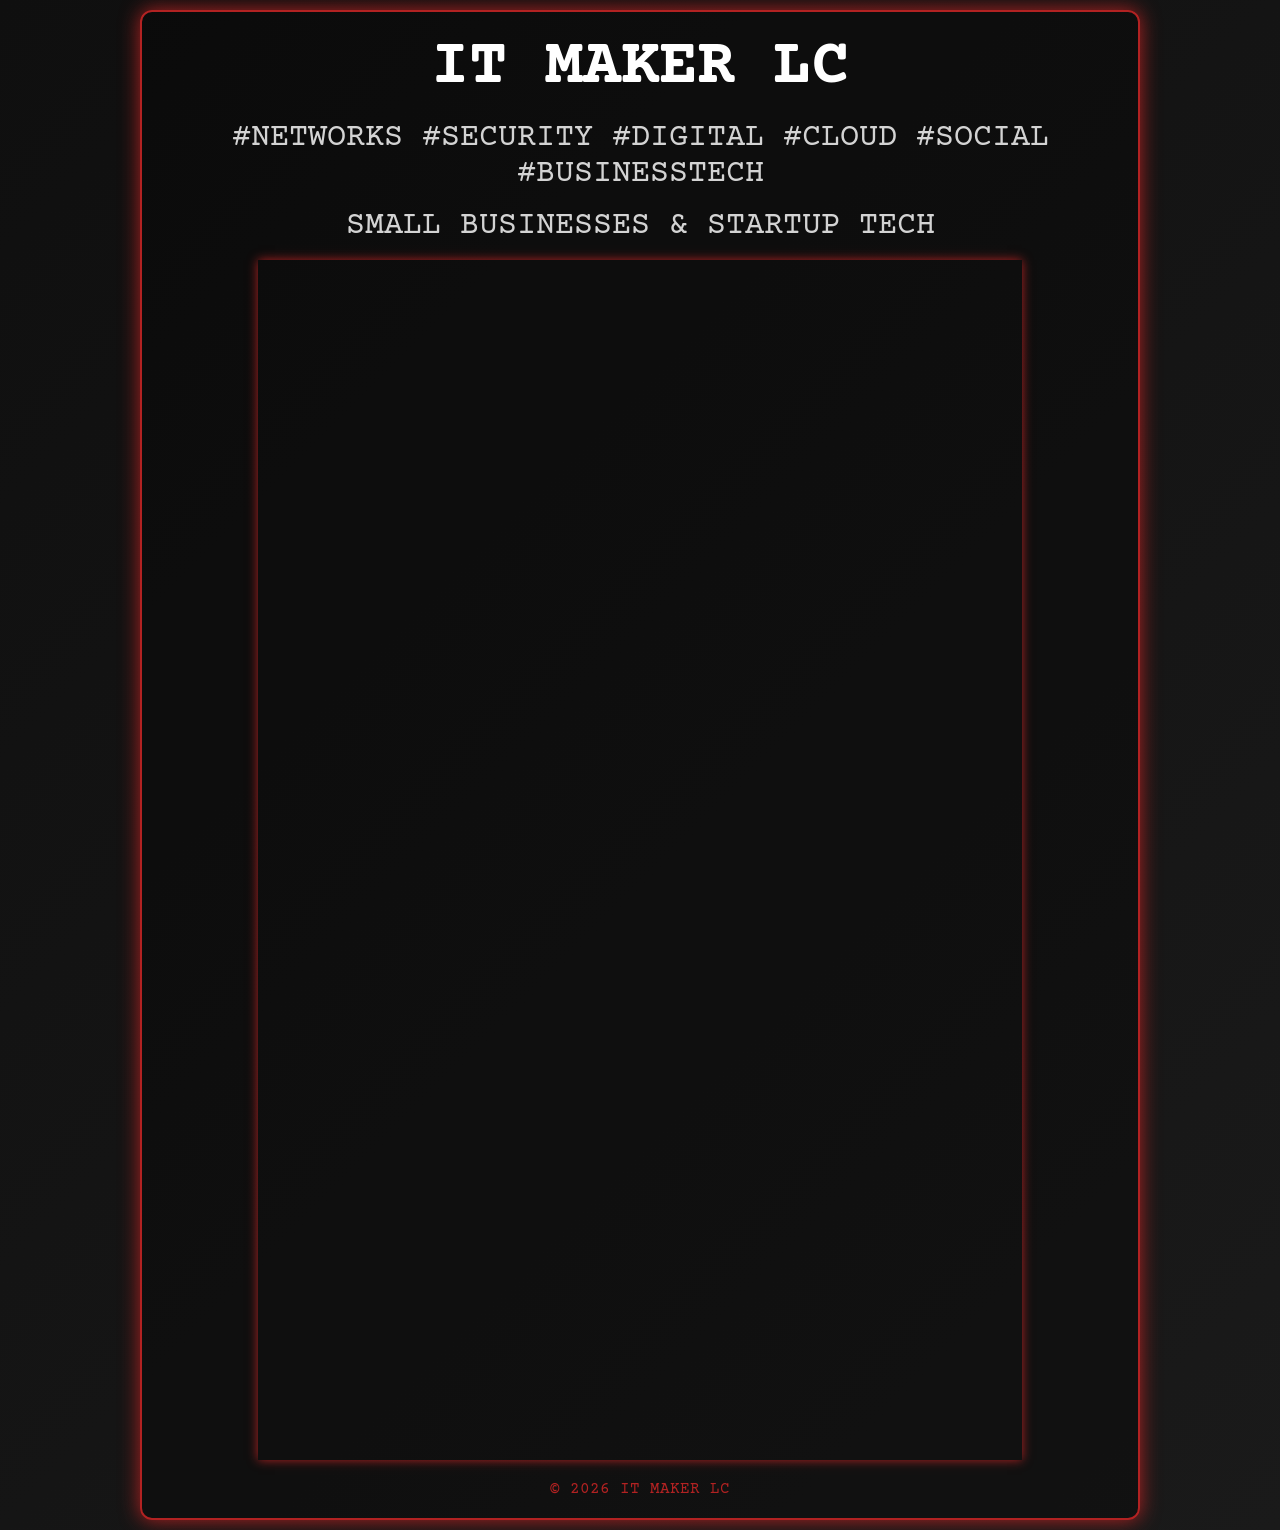
==== index.html @ d1fc829b "p-change" ====
<!DOCTYPE html>
<html lang="en">
<head>
  <meta charset="UTF-8" />
  <link rel="preload" href="styles.css" as="style" onload="this.onload=null;this.rel='stylesheet'">
  <noscript>
    <link rel="stylesheet" href="styles.css">
  </noscript>
  <script>
    // Fallback for browsers that do not support rel=preload
    (function() {
      var relPreloadSupport = false;
      try {
        relPreloadSupport = document.createElement('link').relList.supports('preload');
      } catch (e) {}
      if (!relPreloadSupport) {
        var existing = Array.prototype.slice.call(document.getElementsByTagName('link')).some(function(l) {
          return l.rel === 'stylesheet' && l.href && l.href.indexOf('styles.css') !== -1;
        });
        if (!existing) {
          var link = document.createElement('link');
          link.rel = 'stylesheet';
          link.href = 'styles.css';
          document.head.appendChild(link);
        }
      }
    })();
  </script>
  <!-- Ensure /social-image-it-maker.png exists at the web root or update to an absolute URL if needed -->
  <meta property="og:image" content="/social-image-it-maker.png">
  <meta name="viewport" content="width=device-width, initial-scale=1.0" />
  <meta name="description" content="Pro IT & Digital Services - IT MAKER LC">
  <meta property="og:title" content="Pro IT & Digital Services - IT MAKER LC">
  <meta property="og:description" content="Local & Modern IT support, digital security, cloud + social + digital services for growing small businesses near Salem, VA">
  <meta property="og:image" content="/social-image-it-maker.png">
  <meta property="og:type" content="website">
  <link rel="icon" href="/favicon-it-maker.ico" type="image/x-icon">
  <title>Pro IT & Digital Services - IT MAKER LC</title>
  <link href="https://fonts.googleapis.com/css2?family=Courier+Prime&display=swap" rel="stylesheet">
</head>
<body>
  <div class="container">
    <h1>IT MAKER LC</h1>
    <p>#Networks #Security #Digital #Cloud #Social #BusinessTech</p>
    <p>Small Businesses & Startup Tech</p>
    <iframe 
      class="form-frame"
      src="https://forms.office.com/r/YXRTmMqiV9?embed=true"
      allowfullscreen>
    </iframe>
    <div class="footer">&copy; <span id="year"></span> IT MAKER LC </div>
    <script>
      document.getElementById('year').textContent = new Date().getFullYear();
    </script>
  </div>
</body>
</html>
---- styles.css ----
* {
  box-sizing: border-box;
  margin: 0;
  padding: 0;
}

    body {
        font-family: 'Courier Prime', monospace;
        background: linear-gradient(135deg, #0f0f0f, #1a1a1a);
        color: #B22222;
        display: flex;
        justify-content: center;
        align-items: center;
        min-height: 100vh;
        padding: 10px;
        overflow: auto;
    }

    .container {
        width: 100%;
        max-width: 1000px;
        background: rgba(0, 0, 0, 0.3);
        padding: 20px;
        border: 2px solid #B22222;
        border-radius: 12px;
        box-shadow: 0 0 20px #B22222;
        text-align: center;
        transition: all 0.3s ease;
    }

    h1 {
        font-size: clamp(2rem, 10vw, 4rem);
        font-weight: bold;
        text-transform: uppercase;
        margin-bottom: 1rem;
        color: #FFFFFF;
        transition: all 0.3s ease;
        white-space: nowrap; /* optional to keep one line */
        overflow: hidden;
        text-overflow: ellipsis;
    }

    p {
        font-size: clamp(1rem, 5vw, 2rem);
        text-transform: uppercase;
        color: #D3D3D3;
        transition: all 0.3s ease;
        text-align: center;
        margin-bottom: 1rem;
    }

    .form-frame {
        width: 80%;
        height: 1200px;
        border: none;
        box-shadow: 0 0 10px #B22222;
        max-width: 100%;
        overflow: auto;
        margin-top: 0em;
    }

    iframe {
        width: 100%;
        height: 100%;
        border: none;
    

    }

    @media (max-width: 700px) {
        .form-frame {
            height: 1300px;
            width: 100%;
            margin-top: 0em;
        }

        h1 {
            font-size: clamp(2rem, 10vw, 4rem);
        }

        p {
            font-size: clamp(1rem, 5vw, 2rem);
        }
    }

    .footer {
        margin-top: 15px;
        font-size: 1rem;
        transition: all 0.3s ease;
    }
---- styles.css ----
* {
  box-sizing: border-box;
  margin: 0;
  padding: 0;
}

    body {
        font-family: 'Courier Prime', monospace;
        background: linear-gradient(135deg, #0f0f0f, #1a1a1a);
        color: #B22222;
        display: flex;
        justify-content: center;
        align-items: center;
        min-height: 100vh;
        padding: 10px;
        overflow: auto;
    }

    .container {
        width: 100%;
        max-width: 1000px;
        background: rgba(0, 0, 0, 0.3);
        padding: 20px;
        border: 2px solid #B22222;
        border-radius: 12px;
        box-shadow: 0 0 20px #B22222;
        text-align: center;
        transition: all 0.3s ease;
    }

    h1 {
        font-size: clamp(2rem, 10vw, 4rem);
        font-weight: bold;
        text-transform: uppercase;
        margin-bottom: 1rem;
        color: #FFFFFF;
        transition: all 0.3s ease;
        white-space: nowrap; /* optional to keep one line */
        overflow: hidden;
        text-overflow: ellipsis;
    }

    p {
        font-size: clamp(1rem, 5vw, 2rem);
        text-transform: uppercase;
        color: #D3D3D3;
        transition: all 0.3s ease;
        text-align: center;
        margin-bottom: 1rem;
    }

    .form-frame {
        width: 80%;
        height: 1200px;
        border: none;
        box-shadow: 0 0 10px #B22222;
        max-width: 100%;
        overflow: auto;
        margin-top: 0em;
    }

    iframe {
        width: 100%;
        height: 100%;
        border: none;
    

    }

    @media (max-width: 700px) {
        .form-frame {
            height: 1300px;
            width: 100%;
            margin-top: 0em;
        }

        h1 {
            font-size: clamp(2rem, 10vw, 4rem);
        }

        p {
            font-size: clamp(1rem, 5vw, 2rem);
        }
    }

    .footer {
        margin-top: 15px;
        font-size: 1rem;
        transition: all 0.3s ease;
    }
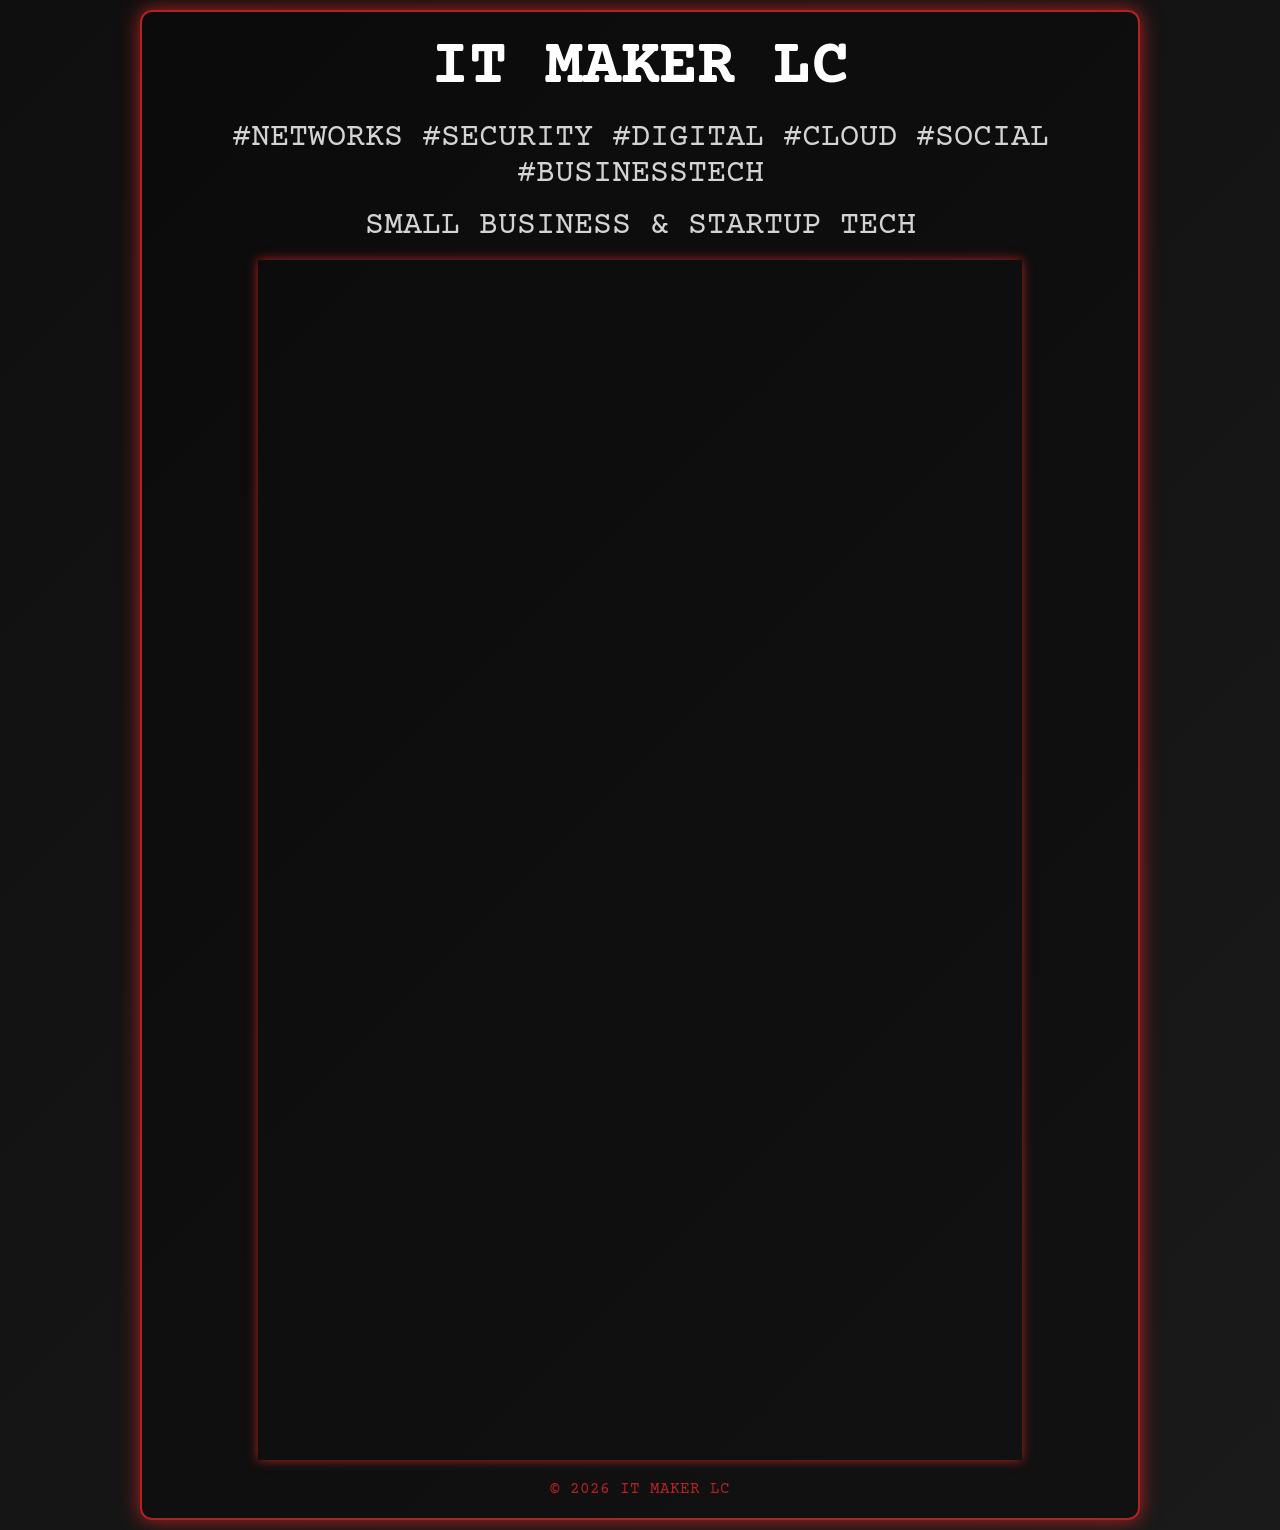
==== commit 3e2b462d: "edit-p" ====
--- a/index.html
+++ b/index.html
@@ -42,7 +42,7 @@
   <div class="container">
     <h1>IT MAKER LC</h1>
     <p>#Networks #Security #Digital #Cloud #Social #BusinessTech</p>
-    <p>Small Businesses & Startup Tech</p>
+    <p>Small Business & Startup Tech</p>
     <iframe 
       class="form-frame"
       src="https://forms.office.com/r/YXRTmMqiV9?embed=true"
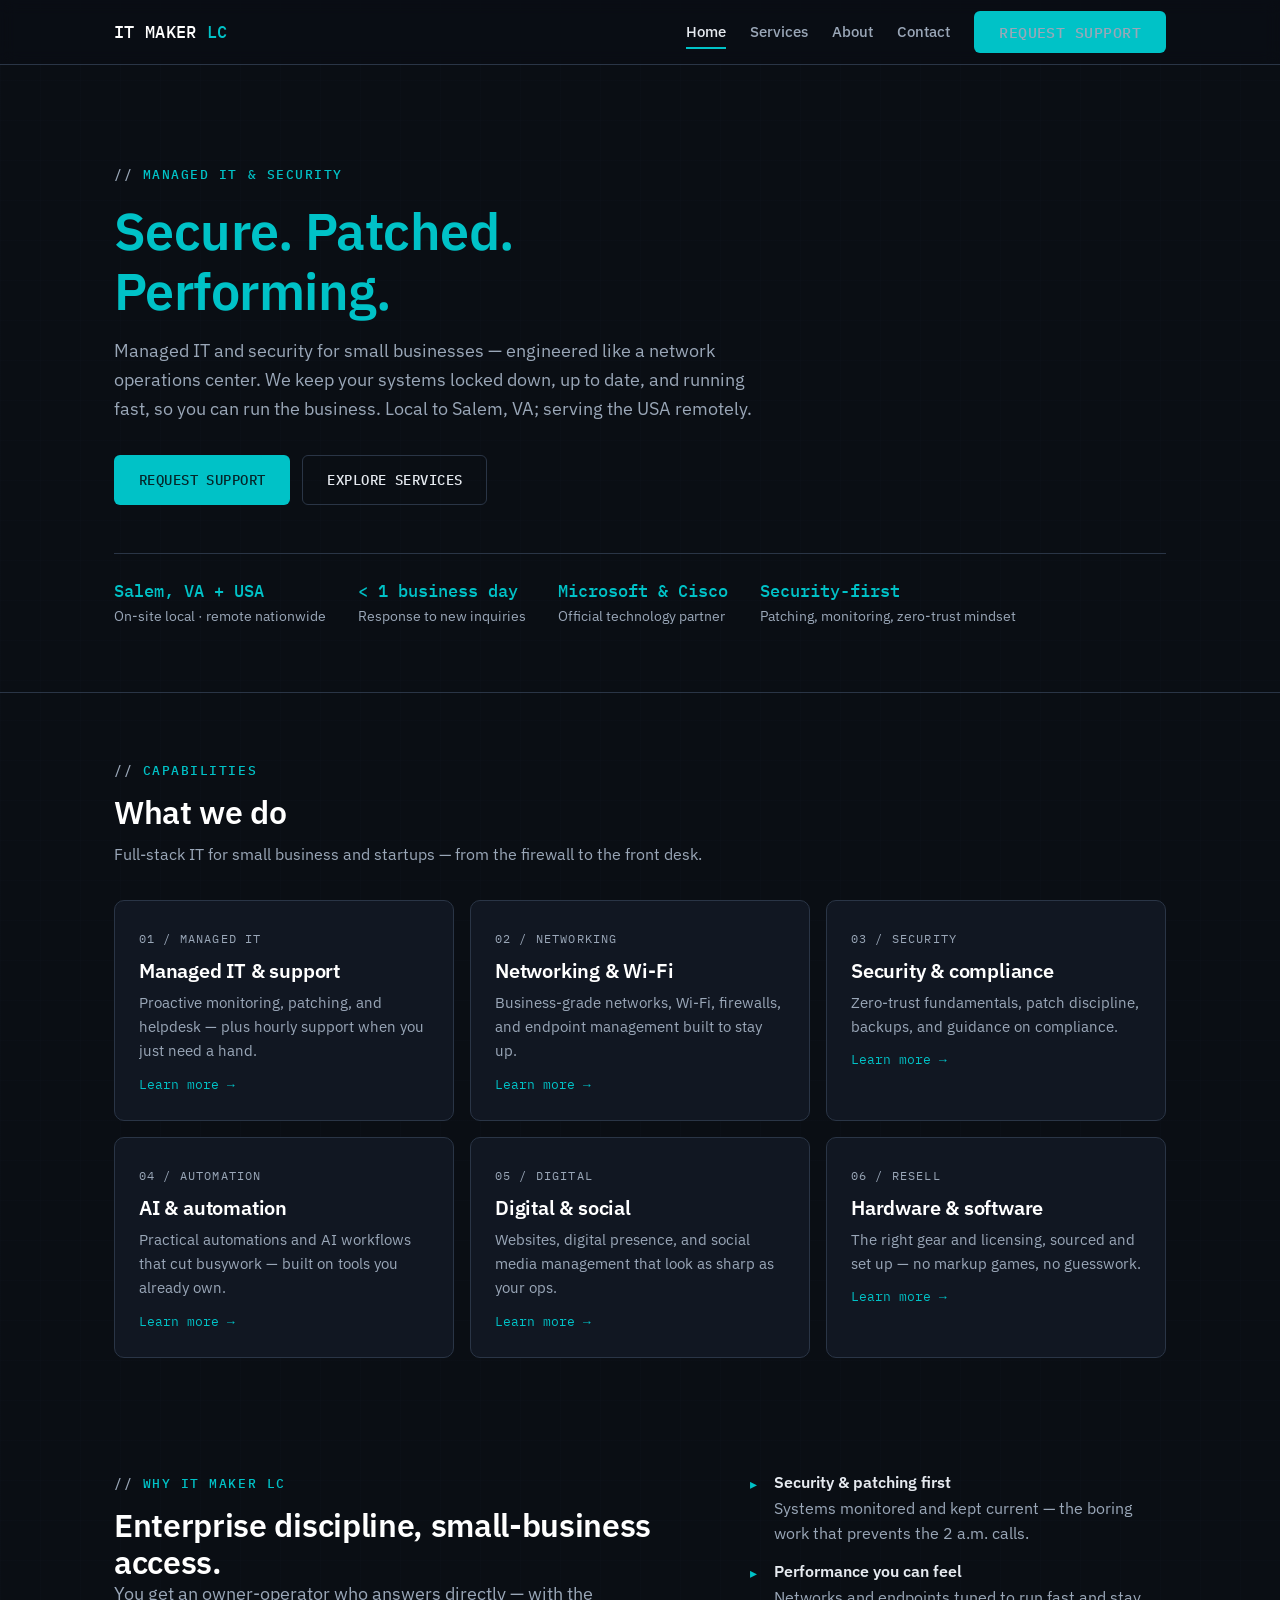
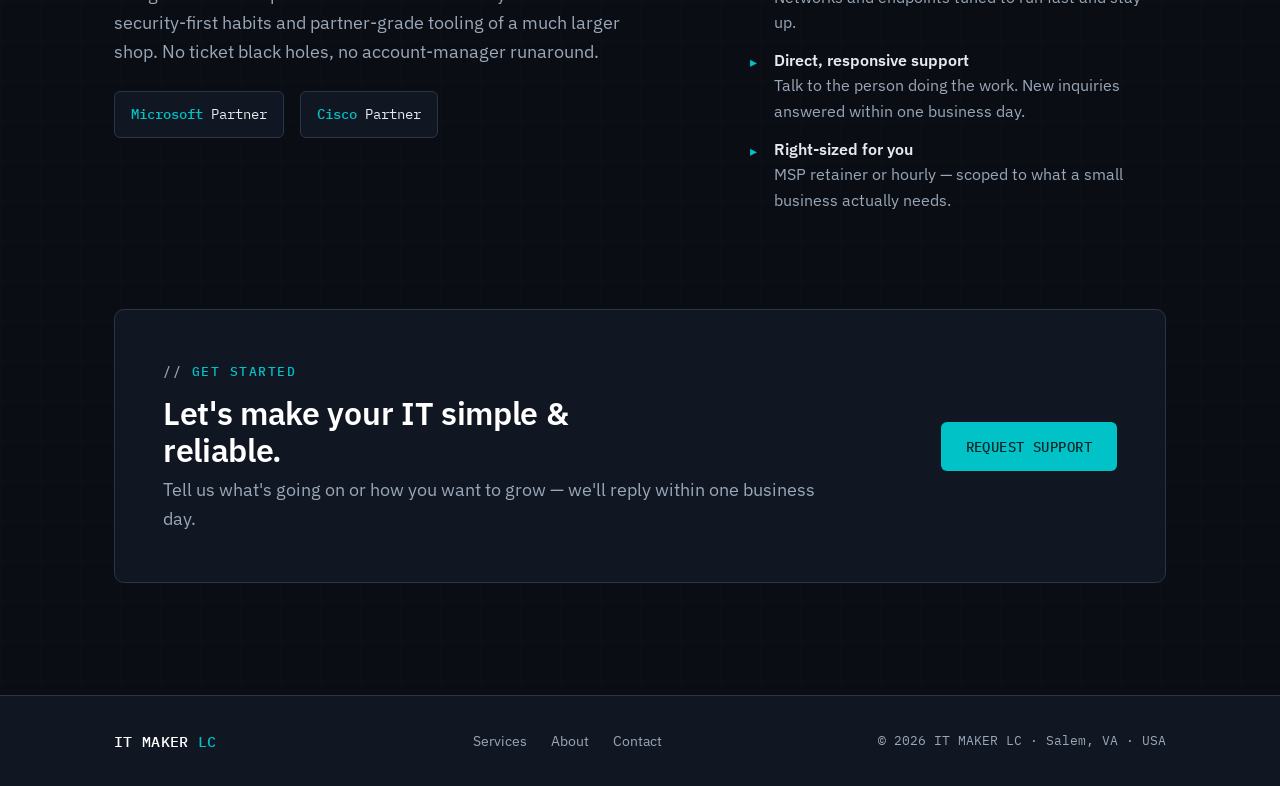
==== commit f5643fb9: "2026-Site-Updates-v2-LIVE" ====
--- a/index.html
+++ b/index.html
@@ -2,56 +2,207 @@
 <html lang="en">
 <head>
   <meta charset="UTF-8" />
-  <link rel="preload" href="styles.css" as="style" onload="this.onload=null;this.rel='stylesheet'">
-  <noscript>
-    <link rel="stylesheet" href="styles.css">
-  </noscript>
-  <script>
-    // Fallback for browsers that do not support rel=preload
-    (function() {
-      var relPreloadSupport = false;
-      try {
-        relPreloadSupport = document.createElement('link').relList.supports('preload');
-      } catch (e) {}
-      if (!relPreloadSupport) {
-        var existing = Array.prototype.slice.call(document.getElementsByTagName('link')).some(function(l) {
-          return l.rel === 'stylesheet' && l.href && l.href.indexOf('styles.css') !== -1;
-        });
-        if (!existing) {
-          var link = document.createElement('link');
-          link.rel = 'stylesheet';
-          link.href = 'styles.css';
-          document.head.appendChild(link);
-        }
-      }
-    })();
+  <meta name="viewport" content="width=device-width, initial-scale=1.0" />
+
+  <!-- SEO -->
+  <title>IT MAKER LC — Managed IT, Security &amp; Networking | Salem, VA &amp; Nationwide</title>
+  <meta name="description" content="Secure, managed IT for small businesses — patched, monitored, and performing. Networking, security, AI automation, and support. Local to Salem, VA; serving the USA remotely. Microsoft &amp; Cisco Partner." />
+  <link rel="canonical" href="https://it.makerlc.com/" />
+
+  <!-- Open Graph + Twitter -->
+  <meta property="og:type" content="website" />
+  <meta property="og:site_name" content="IT MAKER LC" />
+  <meta property="og:title" content="IT MAKER LC — Managed IT, Security &amp; Networking" />
+  <meta property="og:description" content="Secure, managed IT for small businesses — patched, monitored, performing. Local to Salem, VA; serving the USA remotely." />
+  <meta property="og:url" content="https://it.makerlc.com/" />
+  <meta property="og:image" content="https://it.makerlc.com/assets/og-default.png" />
+  <meta name="twitter:card" content="summary_large_image" />
+  <meta name="twitter:title" content="IT MAKER LC — Managed IT, Security &amp; Networking" />
+  <meta name="twitter:description" content="Secure, managed IT for small businesses — patched, monitored, performing. Salem, VA &amp; nationwide." />
+  <meta name="twitter:image" content="https://it.makerlc.com/assets/og-default.png" />
+
+  <meta name="theme-color" content="#0A0E14" />
+  <link rel="icon" href="/favicon-it-maker.ico" type="image/x-icon" />
+  <link rel="stylesheet" href="css/styles.css" />
+
+  <!-- Structured data: Organization + LocalBusiness (no opening hours). -->
+  <script type="application/ld+json">
+  {
+    "@context": "https://schema.org",
+    "@type": "LocalBusiness",
+    "name": "IT MAKER LC",
+    "url": "https://it.makerlc.com",
+    "image": "https://it.makerlc.com/assets/og-default.png",
+    "description": "Managed IT services, networking, security, AI automation, and digital services for small businesses. Microsoft and Cisco Partner.",
+    "address": { "@type": "PostalAddress", "addressLocality": "Salem", "addressRegion": "VA", "addressCountry": "US" },
+    "areaServed": [
+      { "@type": "City", "name": "Salem, VA" },
+      { "@type": "Country", "name": "United States" }
+    ],
+    "email": "info@makerlc.com",
+    "telephone": "+1-540-750-1153"
+  }
   </script>
-  <!-- Ensure /social-image-it-maker.png exists at the web root or update to an absolute URL if needed -->
-  <meta property="og:image" content="/social-image-it-maker.png">
-  <meta name="viewport" content="width=device-width, initial-scale=1.0" />
-  <meta name="description" content="Pro IT & Digital Services - IT MAKER LC">
-  <meta property="og:title" content="Pro IT & Digital Services - IT MAKER LC">
-  <meta property="og:description" content="Local & Modern IT support, digital security, cloud + social + digital services for growing small businesses near Salem, VA">
-  <meta property="og:image" content="/social-image-it-maker.png">
-  <meta property="og:type" content="website">
-  <link rel="icon" href="/favicon-it-maker.ico" type="image/x-icon">
-  <title>Pro IT & Digital Services - IT MAKER LC</title>
-  <link href="https://fonts.googleapis.com/css2?family=Courier+Prime&display=swap" rel="stylesheet">
 </head>
 <body>
-  <div class="container">
-    <h1>IT MAKER LC</h1>
-    <p>#Networks #Security #Digital #Cloud #Social #BusinessTech</p>
-    <p>Small Business & Startup Tech</p>
-    <iframe 
-      class="form-frame"
-      src="https://forms.office.com/r/YXRTmMqiV9?embed=true"
-      allowfullscreen>
-    </iframe>
-    <div class="footer">&copy; <span id="year"></span> IT MAKER LC </div>
-    <script>
-      document.getElementById('year').textContent = new Date().getFullYear();
-    </script>
-  </div>
+  <a class="skip-link" href="#main">Skip to content</a>
+
+  <!-- =========================================================================
+       SHARED HEADER / NAV — duplicate verbatim on every page; only aria-current changes.
+       ========================================================================= -->
+  <header class="site-header">
+    <div class="container nav">
+      <a class="brand" href="index.html">IT&nbsp;MAKER&nbsp;<span class="brand-mark">LC</span></a>
+      <button class="nav-toggle" aria-label="Toggle navigation menu"
+              aria-controls="nav-links" aria-expanded="false">
+        <svg width="22" height="22" viewBox="0 0 24 24" fill="none" stroke="currentColor"
+             stroke-width="2" aria-hidden="true">
+          <line x1="3" y1="6" x2="21" y2="6" /><line x1="3" y1="12" x2="21" y2="12" />
+          <line x1="3" y1="18" x2="21" y2="18" />
+        </svg>
+      </button>
+      <ul class="nav-links" id="nav-links">
+        <li><a href="index.html" aria-current="page">Home</a></li>
+        <li><a href="services.html">Services</a></li>
+        <li><a href="about.html">About</a></li>
+        <li><a href="contact.html">Contact</a></li>
+        <li><a class="btn btn-primary" href="contact.html">Request support</a></li>
+      </ul>
+    </div>
+  </header>
+
+  <main id="main">
+
+    <!-- ============================ HERO ============================ -->
+    <section class="hero">
+      <div class="container">
+        <span class="eyebrow">Managed IT &amp; Security</span>
+        <h1><span class="hl">Secure.</span> <span class="hl">Patched.</span> <span class="hl">Performing.</span></h1>
+        <p class="lead">Managed IT and security for small businesses — engineered like a network
+           operations center. We keep your systems locked down, up to date, and running fast, so
+           you can run the business. Local to Salem, VA; serving the USA remotely.</p>
+
+        <div class="hero-actions">
+          <a class="btn btn-primary" href="contact.html">Request support</a>
+          <a class="btn btn-ghost" href="services.html">Explore services</a>
+        </div>
+
+        <!-- Mono data strip: quick, scannable facts -->
+        <div class="data-strip">
+          <div class="stat"><b>Salem, VA + USA</b><span>On-site local · remote nationwide</span></div>
+          <div class="stat"><b>&lt; 1 business day</b><span>Response to new inquiries</span></div>
+          <div class="stat"><b>Microsoft &amp; Cisco</b><span>Official technology partner</span></div>
+          <div class="stat"><b>Security-first</b><span>Patching, monitoring, zero-trust mindset</span></div>
+        </div>
+      </div>
+    </section>
+
+    <!-- ============================ SERVICES OVERVIEW ============================ -->
+    <section>
+      <div class="container">
+        <div class="section-head">
+          <span class="eyebrow">Capabilities</span>
+          <h2>What we do</h2>
+          <p>Full-stack IT for small business and startups — from the firewall to the front desk.</p>
+        </div>
+
+        <div class="card-grid">
+          <a class="card" href="services.html#managed-it">
+            <span class="card-tag">01 / Managed IT</span>
+            <h3>Managed IT &amp; support</h3>
+            <p>Proactive monitoring, patching, and helpdesk — plus hourly support when you just need a hand.</p>
+            <span class="card-more">Learn more →</span>
+          </a>
+          <a class="card" href="services.html#networking">
+            <span class="card-tag">02 / Networking</span>
+            <h3>Networking &amp; Wi-Fi</h3>
+            <p>Business-grade networks, Wi-Fi, firewalls, and endpoint management built to stay up.</p>
+            <span class="card-more">Learn more →</span>
+          </a>
+          <a class="card" href="services.html#security">
+            <span class="card-tag">03 / Security</span>
+            <h3>Security &amp; compliance</h3>
+            <p>Zero-trust fundamentals, patch discipline, backups, and guidance on compliance.</p>
+            <span class="card-more">Learn more →</span>
+          </a>
+          <a class="card" href="services.html#ai">
+            <span class="card-tag">04 / Automation</span>
+            <h3>AI &amp; automation</h3>
+            <p>Practical automations and AI workflows that cut busywork — built on tools you already own.</p>
+            <span class="card-more">Learn more →</span>
+          </a>
+          <a class="card" href="services.html#digital">
+            <span class="card-tag">05 / Digital</span>
+            <h3>Digital &amp; social</h3>
+            <p>Websites, digital presence, and social media management that look as sharp as your ops.</p>
+            <span class="card-more">Learn more →</span>
+          </a>
+          <a class="card" href="services.html#resell">
+            <span class="card-tag">06 / Resell</span>
+            <h3>Hardware &amp; software</h3>
+            <p>The right gear and licensing, sourced and set up — no markup games, no guesswork.</p>
+            <span class="card-more">Learn more →</span>
+          </a>
+        </div>
+      </div>
+    </section>
+
+    <!-- ============================ WHY US ============================ -->
+    <section class="section-tight">
+      <div class="container split">
+        <div>
+          <span class="eyebrow">Why IT MAKER LC</span>
+          <h2>Enterprise discipline, small-business access.</h2>
+          <p class="lead">You get an owner-operator who answers directly — with the security-first
+             habits and partner-grade tooling of a much larger shop. No ticket black holes, no
+             account-manager runaround.</p>
+
+          <div class="partners">
+            <span class="badge"><b>Microsoft</b> Partner</span>
+            <span class="badge"><b>Cisco</b> Partner</span>
+          </div>
+        </div>
+
+        <ul class="check-list">
+          <li><strong>Security &amp; patching first</strong>Systems monitored and kept current — the boring work that prevents the 2 a.m. calls.</li>
+          <li><strong>Performance you can feel</strong>Networks and endpoints tuned to run fast and stay up.</li>
+          <li><strong>Direct, responsive support</strong>Talk to the person doing the work. New inquiries answered within one business day.</li>
+          <li><strong>Right-sized for you</strong>MSP retainer or hourly — scoped to what a small business actually needs.</li>
+        </ul>
+      </div>
+    </section>
+
+    <!-- ============================ CTA BAND ============================ -->
+    <section class="section-tight">
+      <div class="container">
+        <div class="band">
+          <div>
+            <span class="eyebrow">Get started</span>
+            <h2>Let's make your IT simple & reliable.</h2>
+            <p class="lead">Tell us what's going on or how you want to grow — we'll reply within one business day.</p>
+          </div>
+          <a class="btn btn-primary" href="contact.html">Request support</a>
+        </div>
+      </div>
+    </section>
+
+  </main>
+
+  <!-- =========================================================================
+       SHARED FOOTER — duplicate verbatim on every page.
+       ========================================================================= -->
+  <footer class="site-footer">
+    <div class="container footer-inner">
+      <a class="brand" href="index.html">IT&nbsp;MAKER&nbsp;<span class="brand-mark">LC</span></a>
+      <ul class="footer-links">
+        <li><a href="services.html">Services</a></li>
+        <li><a href="about.html">About</a></li>
+        <li><a href="contact.html">Contact</a></li>
+      </ul>
+      <p class="footer-meta">&copy; <span id="year"></span> IT MAKER LC · Salem, VA · USA</p>
+    </div>
+  </footer>
+
+  <script src="js/main.js"></script>
 </body>
-</html>+</html>
--- a/css/styles.css
+++ b/css/styles.css
@@ -0,0 +1,402 @@
+/* =============================================================================
+   IT MAKER LC — styles.css
+   Design system + shared components for the multi-page site.
+   Aesthetic: dark, authoritative, "network-ops / classified briefing".
+   Palette: deep navy / gunmetal / near-black + single electric-teal accent.
+   Type: IBM Plex Sans (body) + IBM Plex Mono (labels/data), self-hosted.
+
+   Structure of this file:
+     1. Design tokens (:root custom properties)
+     2. Self-hosted fonts (@font-face)
+     3. Reset & base
+     4. Typography
+     5. Layout (container, sections)
+     6. Accessibility (skip link, focus)
+     7. Header / nav
+     8. Buttons
+     9. Eyebrow labels + section headers
+    10. Forms
+    11. Footer
+    12. Utilities
+    13. Reduced-motion
+   ============================================================================= */
+
+/* 1. DESIGN TOKENS ---------------------------------------------------------- */
+:root {
+  /* Color — one accent, used sparingly */
+  --bg:          #0A0E14;  /* page background (near-black) */
+  --surface:     #111722;  /* cards, panels (deep navy) */
+  --surface-2:   #1A2230;  /* raised / hover surfaces */
+  --border:      #2A3546;  /* gunmetal hairlines */
+  --text:        #E6EAF0;  /* primary text */
+  --text-muted:  #9AA7B8;  /* secondary text */
+  --accent:      #00C2C7;  /* electric teal — links, CTAs, focus */
+  --accent-hover:#2FD9DE;
+  --accent-dim:  #0A6E71;  /* subtle accent fills */
+  --danger:      #E5484D;  /* error text */
+  --success:     #30A46C;  /* success text */
+
+  /* Spacing scale (keep rhythm consistent everywhere) */
+  --space-1: 4px;   --space-2: 8px;   --space-3: 12px;  --space-4: 16px;
+  --space-5: 24px;  --space-6: 32px;  --space-7: 48px;  --space-8: 64px;
+  --space-9: 96px;
+
+  /* Type families — self-hosted first, robust fallbacks so the site
+     looks right even before the woff2 files are added to /assets/fonts. */
+  --font-sans: "IBM Plex Sans", -apple-system, BlinkMacSystemFont, "Segoe UI",
+               Roboto, Helvetica, Arial, sans-serif;
+  --font-mono: "IBM Plex Mono", ui-monospace, SFMono-Regular, "Cascadia Mono",
+               Consolas, "Liberation Mono", monospace;
+
+  /* Radii, shadow, motion, layout */
+  --radius:      6px;
+  --radius-lg:   10px;
+  --shadow:      0 8px 24px rgba(0,0,0,0.35);
+  --transition:  150ms ease;
+  --maxw:        1100px;   /* container max width */
+  --gutter:      24px;
+}
+
+/* 2. SELF-HOSTED FONTS ------------------------------------------------------ */
+/* Add the matching .woff2 files to /assets/fonts/ (see assets/fonts/README.md).
+   font-display: swap = show fallback immediately, swap in Plex when ready. */
+@font-face {
+  font-family: "IBM Plex Sans"; font-style: normal; font-weight: 400;
+  font-display: swap; src: url("../assets/fonts/IBMPlexSans-Regular.woff2") format("woff2");
+}
+@font-face {
+  font-family: "IBM Plex Sans"; font-style: normal; font-weight: 500;
+  font-display: swap; src: url("../assets/fonts/IBMPlexSans-Medium.woff2") format("woff2");
+}
+@font-face {
+  font-family: "IBM Plex Sans"; font-style: normal; font-weight: 600;
+  font-display: swap; src: url("../assets/fonts/IBMPlexSans-SemiBold.woff2") format("woff2");
+}
+@font-face {
+  font-family: "IBM Plex Mono"; font-style: normal; font-weight: 400;
+  font-display: swap; src: url("../assets/fonts/IBMPlexMono-Regular.woff2") format("woff2");
+}
+@font-face {
+  font-family: "IBM Plex Mono"; font-style: normal; font-weight: 500;
+  font-display: swap; src: url("../assets/fonts/IBMPlexMono-Medium.woff2") format("woff2");
+}
+
+/* 3. RESET & BASE ----------------------------------------------------------- */
+*, *::before, *::after { box-sizing: border-box; }
+* { margin: 0; }
+
+html { scroll-behavior: smooth; -webkit-text-size-adjust: 100%; }
+
+body {
+  font-family: var(--font-sans);
+  font-size: 1rem;
+  line-height: 1.6;
+  color: var(--text);
+  background: var(--bg);
+  /* subtle ops-grid texture: faint gunmetal grid lines, very low contrast */
+  background-image:
+    linear-gradient(rgba(42,53,70,0.05) 1px, transparent 1px),
+    linear-gradient(90deg, rgba(42,53,70,0.05) 1px, transparent 1px);
+  background-size: 40px 40px;
+  min-height: 100vh;
+  -webkit-font-smoothing: antialiased;
+  text-rendering: optimizeLegibility;
+}
+
+img, svg { display: block; max-width: 100%; height: auto; }
+a { color: var(--accent); text-decoration: none; transition: color var(--transition); }
+a:hover { color: var(--accent-hover); }
+
+/* 4. TYPOGRAPHY ------------------------------------------------------------- */
+h1, h2, h3 { font-weight: 600; line-height: 1.15; color: #FFFFFF; letter-spacing: -0.01em; }
+h1 { font-size: clamp(2rem, 5vw, 3.25rem); }
+h2 { font-size: clamp(1.5rem, 3vw, 2rem); }
+h3 { font-size: 1.25rem; }
+p  { color: var(--text); }
+.lead { font-size: 1.125rem; color: var(--text-muted); max-width: 60ch; }
+strong { font-weight: 600; color: #FFFFFF; }
+
+/* 5. LAYOUT ----------------------------------------------------------------- */
+.container {
+  width: 100%;
+  max-width: var(--maxw);
+  margin-inline: auto;
+  padding-inline: var(--gutter);
+}
+section { padding-block: var(--space-8); }
+.section-tight { padding-block: var(--space-7); }
+
+/* 6. ACCESSIBILITY ---------------------------------------------------------- */
+/* Skip link: hidden until keyboard-focused, then visible top-left */
+.skip-link {
+  position: absolute; left: var(--space-3); top: -60px;
+  background: var(--accent); color: #04262A; font-weight: 600;
+  padding: var(--space-2) var(--space-4); border-radius: var(--radius);
+  z-index: 1000; transition: top var(--transition);
+}
+.skip-link:focus { top: var(--space-3); }
+
+/* Visible teal focus ring for keyboard users on all interactive elements */
+a:focus-visible, button:focus-visible, input:focus-visible,
+select:focus-visible, textarea:focus-visible {
+  outline: 2px solid var(--accent);
+  outline-offset: 2px;
+}
+
+/* 7. HEADER / NAV ----------------------------------------------------------- */
+.site-header {
+  position: sticky; top: 0; z-index: 100;
+  background: rgba(10,14,20,0.85);
+  backdrop-filter: blur(8px);
+  border-bottom: 1px solid var(--border);
+}
+.nav {
+  display: flex; align-items: center; justify-content: space-between;
+  min-height: 64px; gap: var(--space-4);
+}
+.brand {
+  font-family: var(--font-mono); font-weight: 500; font-size: 1.05rem;
+  color: #FFFFFF; letter-spacing: 0.02em; white-space: nowrap;
+}
+.brand:hover { color: #FFFFFF; }
+.brand .brand-mark { color: var(--accent); }  /* teal accent on the mark */
+
+.nav-links {
+  display: flex; align-items: center; gap: var(--space-5); list-style: none;
+}
+.nav-links a {
+  color: var(--text-muted); font-size: 0.95rem; font-weight: 500;
+  padding-block: var(--space-2);
+}
+.nav-links a:hover,
+.nav-links a[aria-current="page"] { color: var(--text); }
+.nav-links a[aria-current="page"] {
+  border-bottom: 2px solid var(--accent); padding-bottom: calc(var(--space-2) - 2px);
+}
+
+/* Mobile hamburger toggle — hidden on desktop */
+.nav-toggle {
+  display: none; background: none; border: 1px solid var(--border);
+  border-radius: var(--radius); color: var(--text); padding: var(--space-2);
+  cursor: pointer; line-height: 0;
+}
+
+@media (max-width: 768px) {
+  .nav-toggle { display: inline-flex; }
+  .nav-links {
+    position: absolute; inset: 64px 0 auto 0;
+    flex-direction: column; align-items: flex-start; gap: 0;
+    background: var(--surface); border-bottom: 1px solid var(--border);
+    padding: var(--space-3) var(--gutter);
+    /* collapsed by default; .is-open reveals it */
+    display: none;
+  }
+  .nav-links.is-open { display: flex; }
+  .nav-links li { width: 100%; }
+  .nav-links a { display: block; width: 100%; padding: var(--space-3) 0; }
+  .nav-links .btn { margin-top: var(--space-2); }
+}
+
+/* 8. BUTTONS ---------------------------------------------------------------- */
+.btn {
+  display: inline-flex; align-items: center; justify-content: center;
+  gap: var(--space-2);
+  font-family: var(--font-mono); font-size: 0.9rem; font-weight: 500;
+  letter-spacing: 0.03em; text-transform: uppercase;
+  padding: var(--space-3) var(--space-5);
+  border-radius: var(--radius); border: 1px solid transparent;
+  cursor: pointer; transition: all var(--transition); white-space: nowrap;
+}
+.btn-primary { background: var(--accent); color: #04262A; }
+.btn-primary:hover { background: var(--accent-hover); color: #04262A; }
+.btn-ghost { background: transparent; color: var(--text); border-color: var(--border); }
+.btn-ghost:hover { border-color: var(--accent); color: var(--accent); }
+.btn:disabled { opacity: 0.55; cursor: not-allowed; }
+
+/* 9. EYEBROW LABELS + SECTION HEADERS --------------------------------------- */
+/* Mono uppercase marker, e.g.  // CONTACT  — the "briefing" device */
+.eyebrow {
+  font-family: var(--font-mono); font-size: 0.8rem; font-weight: 500;
+  text-transform: uppercase; letter-spacing: 0.12em; color: var(--accent);
+  display: inline-block; margin-bottom: var(--space-3);
+}
+.eyebrow::before { content: "// "; color: var(--text-muted); }
+.section-head { max-width: 60ch; margin-bottom: var(--space-6); }
+.section-head p { color: var(--text-muted); margin-top: var(--space-3); }
+
+/* 10. FORMS ----------------------------------------------------------------- */
+.form-grid { display: grid; gap: var(--space-4); }
+.field { display: flex; flex-direction: column; gap: var(--space-2); }
+.field-row { display: grid; grid-template-columns: 1fr 1fr; gap: var(--space-4); }
+@media (max-width: 560px) { .field-row { grid-template-columns: 1fr; } }
+
+label {
+  font-family: var(--font-mono); font-size: 0.78rem; font-weight: 500;
+  text-transform: uppercase; letter-spacing: 0.08em; color: var(--text-muted);
+}
+label .req { color: var(--accent); }  /* teal asterisk on required fields */
+
+input, select, textarea {
+  font-family: var(--font-sans); font-size: 1rem; color: var(--text);
+  background: var(--surface); border: 1px solid var(--border);
+  border-radius: var(--radius); padding: var(--space-3) var(--space-4);
+  transition: border-color var(--transition), background var(--transition);
+  width: 100%;
+}
+input::placeholder, textarea::placeholder { color: #5D6B7E; }
+input:focus, select:focus, textarea:focus {
+  border-color: var(--accent); background: var(--surface-2);
+}
+textarea { resize: vertical; min-height: 140px; }
+select { appearance: none; cursor: pointer; }
+
+/* Honeypot: off-screen decoy field. Real users never see or tab to it.
+   Not display:none — some bots skip hidden inputs. */
+.hp-field {
+  position: absolute; left: -9999px; width: 1px; height: 1px; overflow: hidden;
+}
+
+/* Form status message (aria-live region) */
+.form-status { font-family: var(--font-mono); font-size: 0.9rem; min-height: 1.4em; }
+.form-status.is-error   { color: var(--danger); }
+.form-status.is-success { color: var(--success); }
+.field-note { font-size: 0.85rem; color: var(--text-muted); }
+
+/* Two-column contact layout: form + info aside */
+.contact-layout { display: grid; grid-template-columns: 1.4fr 1fr; gap: var(--space-7); }
+@media (max-width: 860px) { .contact-layout { grid-template-columns: 1fr; gap: var(--space-6); } }
+
+.info-card {
+  background: var(--surface); border: 1px solid var(--border);
+  border-radius: var(--radius-lg); padding: var(--space-5);
+}
+.info-card + .info-card { margin-top: var(--space-4); }
+.info-card h3 { font-size: 1rem; margin-bottom: var(--space-2); }
+.data-point { font-family: var(--font-mono); color: var(--accent); }
+
+/* 11. FOOTER ---------------------------------------------------------------- */
+.site-footer {
+  border-top: 1px solid var(--border); background: var(--surface);
+  padding-block: var(--space-6); margin-top: var(--space-8);
+}
+.footer-inner {
+  display: flex; flex-wrap: wrap; align-items: center; justify-content: space-between;
+  gap: var(--space-4);
+}
+.footer-inner .brand { font-size: 0.95rem; }
+.footer-meta { font-family: var(--font-mono); font-size: 0.82rem; color: var(--text-muted); }
+.footer-links { display: flex; gap: var(--space-5); list-style: none; }
+.footer-links a { color: var(--text-muted); font-size: 0.9rem; }
+.footer-links a:hover { color: var(--text); }
+
+/* 12. UTILITIES ------------------------------------------------------------- */
+.visually-hidden {
+  position: absolute; width: 1px; height: 1px; padding: 0; margin: -1px;
+  overflow: hidden; clip: rect(0,0,0,0); white-space: nowrap; border: 0;
+}
+.mt-0 { margin-top: 0; }
+.text-muted { color: var(--text-muted); }
+
+/* 13. HOME / SHARED PAGE COMPONENTS ---------------------------------------- */
+/* Hero */
+.hero { padding-block: var(--space-9) var(--space-8); border-bottom: 1px solid var(--border); }
+.hero .eyebrow { margin-bottom: var(--space-4); }
+.hero h1 { max-width: 16ch; }
+/* Terse "briefing" triad headline, mono-flavored accent on key words */
+.hero h1 .hl { color: var(--accent); }
+.hero .lead { margin-top: var(--space-4); }
+.hero-actions { display: flex; flex-wrap: wrap; gap: var(--space-3); margin-top: var(--space-6); }
+
+/* Data strip: mono key/value facts under the hero */
+.data-strip {
+  display: flex; flex-wrap: wrap; gap: var(--space-6);
+  margin-top: var(--space-7); padding-top: var(--space-5);
+  border-top: 1px solid var(--border);
+}
+.data-strip .stat { display: flex; flex-direction: column; gap: 2px; }
+.data-strip .stat b { font-family: var(--font-mono); font-weight: 500; color: var(--accent); font-size: 1.05rem; }
+.data-strip .stat span { font-size: 0.85rem; color: var(--text-muted); }
+
+/* Service card grid */
+.card-grid {
+  display: grid; grid-template-columns: repeat(3, 1fr); gap: var(--space-4);
+}
+@media (max-width: 860px) { .card-grid { grid-template-columns: repeat(2, 1fr); } }
+@media (max-width: 560px) { .card-grid { grid-template-columns: 1fr; } }
+
+.card {
+  display: block; background: var(--surface); border: 1px solid var(--border);
+  border-radius: var(--radius-lg); padding: var(--space-5);
+  transition: border-color var(--transition), transform var(--transition), background var(--transition);
+}
+a.card:hover { border-color: var(--accent); background: var(--surface-2); transform: translateY(-2px); }
+.card .card-tag {
+  font-family: var(--font-mono); font-size: 0.72rem; color: var(--text-muted);
+  letter-spacing: 0.1em; text-transform: uppercase;
+}
+.card h3 { margin: var(--space-2) 0; color: #FFFFFF; }
+.card p { color: var(--text-muted); font-size: 0.95rem; }
+.card .card-more {
+  display: inline-block; margin-top: var(--space-3);
+  font-family: var(--font-mono); font-size: 0.8rem; color: var(--accent);
+}
+
+/* "Why us" two-column: copy + data list */
+.split { display: grid; grid-template-columns: 1.2fr 1fr; gap: var(--space-7); align-items: start; }
+@media (max-width: 860px) { .split { grid-template-columns: 1fr; gap: var(--space-6); } }
+.check-list { list-style: none; display: grid; gap: var(--space-3); }
+.check-list li { padding-left: var(--space-5); position: relative; color: var(--text-muted); }
+.check-list li::before {
+  content: "▸"; position: absolute; left: 0; color: var(--accent); font-size: 0.9rem; top: 2px;
+}
+.check-list li strong { display: block; color: var(--text); }
+
+/* Partner badges (text-based until logo images are added) */
+.partners { display: flex; flex-wrap: wrap; gap: var(--space-4); margin-top: var(--space-5); }
+.badge {
+  font-family: var(--font-mono); font-size: 0.85rem; color: var(--text);
+  border: 1px solid var(--border); border-radius: var(--radius);
+  padding: var(--space-3) var(--space-4); background: var(--surface);
+}
+.badge b { color: var(--accent); font-weight: 500; }
+
+/* CTA band */
+.band {
+  background: var(--surface); border: 1px solid var(--border);
+  border-radius: var(--radius-lg); padding: var(--space-7);
+  display: flex; flex-wrap: wrap; align-items: center; justify-content: space-between;
+  gap: var(--space-5);
+}
+.band h2 { max-width: 22ch; }
+.band .lead { margin-top: var(--space-2); }
+
+/* Service detail blocks (Services page) — anchored, offset for sticky header */
+.svc { padding-block: var(--space-7); border-top: 1px solid var(--border); scroll-margin-top: 84px; }
+.svc:first-of-type { border-top: none; }
+.svc .eyebrow { color: var(--text-muted); }
+.svc .eyebrow::before { content: ""; }        /* no // prefix on numbered service tags */
+.svc .svc-tag {
+  font-family: var(--font-mono); font-size: 0.78rem; letter-spacing: 0.12em;
+  text-transform: uppercase; color: var(--accent); display: inline-block;
+  margin-bottom: var(--space-3);
+}
+
+/* Simple callout panel (e.g. engagement model) */
+.callout {
+  background: var(--surface); border: 1px solid var(--border);
+  border-left: 3px solid var(--accent); border-radius: var(--radius);
+  padding: var(--space-5); margin-top: var(--space-5);
+}
+.callout h3 { font-size: 1rem; margin-bottom: var(--space-2); }
+.callout p { color: var(--text-muted); }
+
+/* Values grid (About) reuses .card-grid + .card */
+
+/* 14. REDUCED MOTION -------------------------------------------------------- */
+@media (prefers-reduced-motion: reduce) {
+  html { scroll-behavior: auto; }
+  *, *::before, *::after {
+    animation-duration: 0.01ms !important; animation-iteration-count: 1 !important;
+    transition-duration: 0.01ms !important;
+  }
+}
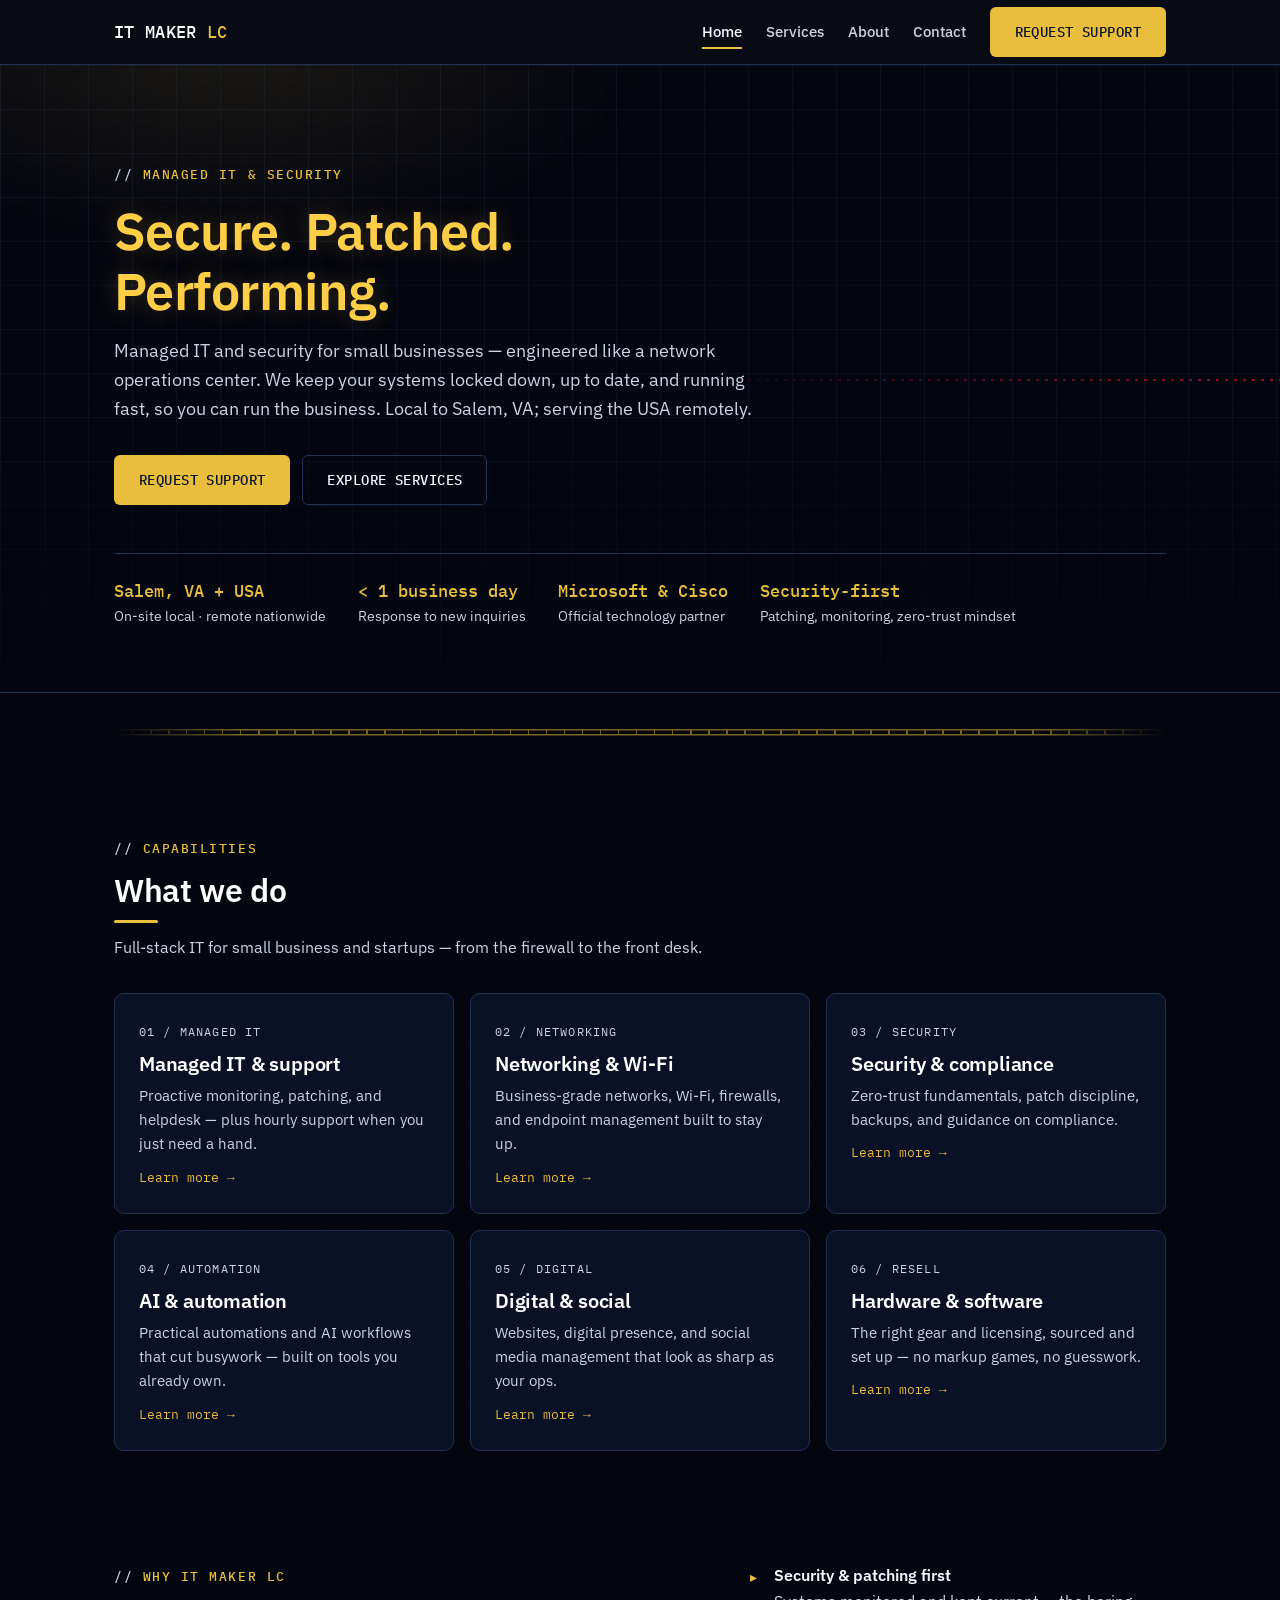
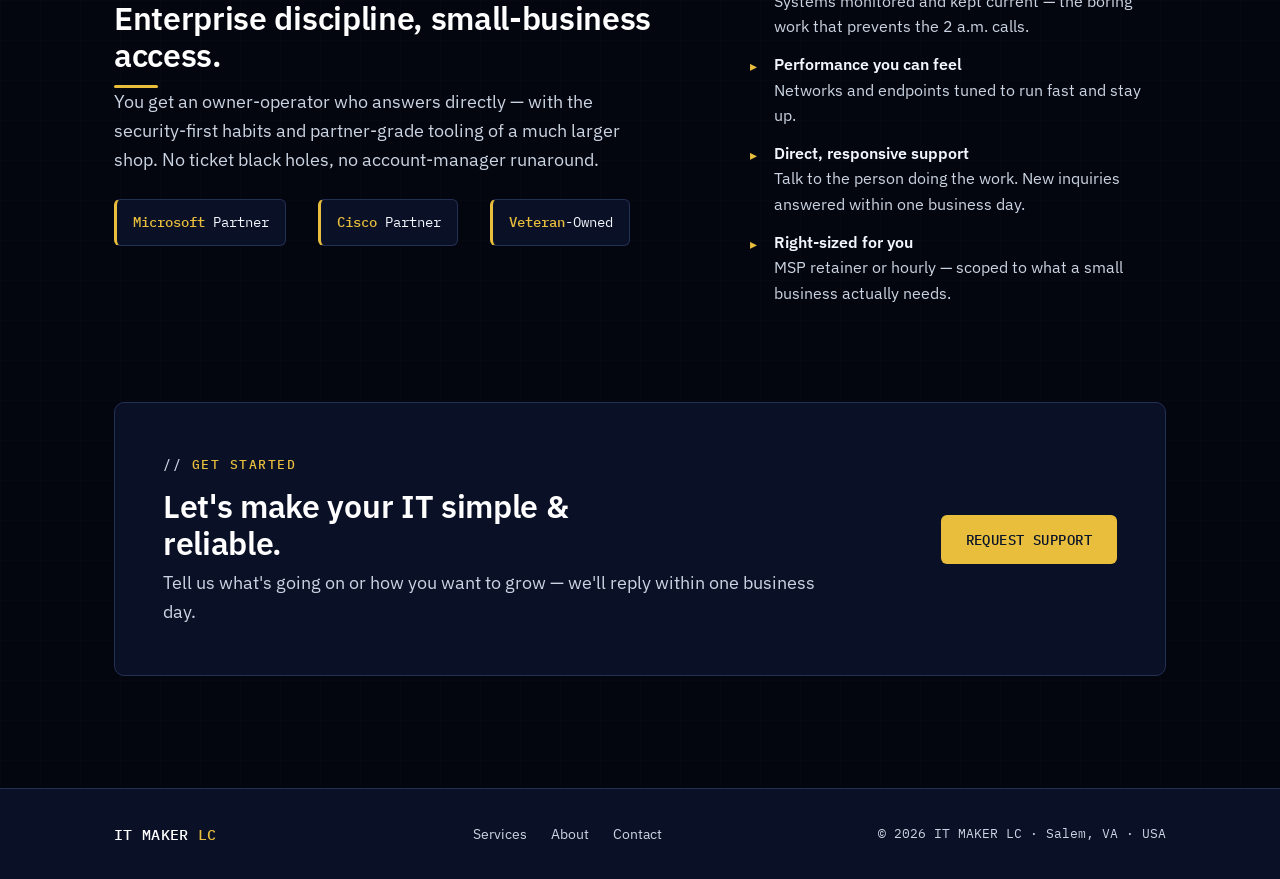
==== commit bc6e32d6: "live-theme-updates-2026-07" ====
--- a/index.html
+++ b/index.html
@@ -21,8 +21,10 @@
   <meta name="twitter:description" content="Secure, managed IT for small businesses — patched, monitored, performing. Salem, VA &amp; nationwide." />
   <meta name="twitter:image" content="https://it.makerlc.com/assets/og-default.png" />
 
-  <meta name="theme-color" content="#0A0E14" />
-  <link rel="icon" href="/favicon-it-maker.ico" type="image/x-icon" />
+  <meta name="theme-color" content="#04060F" />
+  <link rel="icon" type="image/svg+xml" href="/favicon.svg" />
+  <link rel="icon" type="image/x-icon" href="/favicon.ico" />
+  <link rel="apple-touch-icon" href="/apple-touch-icon.png" />
   <link rel="stylesheet" href="css/styles.css" />
 
   <!-- Structured data: Organization + LocalBusiness (no opening hours). -->
@@ -97,6 +99,9 @@
       </div>
     </section>
 
+    <!-- Rail-track divider -->
+    <div class="container"><div class="rail" aria-hidden="true"></div></div>
+
     <!-- ============================ SERVICES OVERVIEW ============================ -->
     <section>
       <div class="container">
@@ -160,6 +165,7 @@
           <div class="partners">
             <span class="badge"><b>Microsoft</b> Partner</span>
             <span class="badge"><b>Cisco</b> Partner</span>
+            <span class="badge"><b>Veteran</b>-Owned</span>
           </div>
         </div>
 
--- a/css/styles.css
+++ b/css/styles.css
@@ -23,18 +23,20 @@
 
 /* 1. DESIGN TOKENS ---------------------------------------------------------- */
 :root {
-  /* Color — one accent, used sparingly */
-  --bg:          #0A0E14;  /* page background (near-black) */
-  --surface:     #111722;  /* cards, panels (deep navy) */
-  --surface-2:   #1A2230;  /* raised / hover surfaces */
-  --border:      #2A3546;  /* gunmetal hairlines */
-  --text:        #E6EAF0;  /* primary text */
-  --text-muted:  #9AA7B8;  /* secondary text */
-  --accent:      #00C2C7;  /* electric teal — links, CTAs, focus */
-  --accent-hover:#2FD9DE;
-  --accent-dim:  #0A6E71;  /* subtle accent fills */
+  /* Color — deep Marine navy base + single gold accent, crisp white text */
+  --bg:          #04060F;  /* page background (near-black navy) */
+  --surface:     #0A1026;  /* cards, panels (raised navy) */
+  --surface-2:   #121A33;  /* raised / hover surfaces */
+  --border:      #223053;  /* navy gunmetal hairlines */
+  --text:        #F3F6FD;  /* primary text (crisp near-white) */
+  --text-muted:  #CBD4E2;  /* secondary text (light, near-white for readability) */
+  --accent:      #E8BE3C;  /* military gold — links, CTAs, eyebrows, focus */
+  --accent-hover:#F4CE55;  /* brighter gold on hover */
+  --accent-bright:#FFCE47; /* luminous gold for large display text (hero) */
+  --accent-dim:  #6B5A1E;  /* subtle gold fills */
+  --on-accent:   #0A1428;  /* text ON gold buttons/badges (dark navy) */
   --danger:      #E5484D;  /* error text */
-  --success:     #30A46C;  /* success text */
+  --success:     #46B17E;  /* success text (nudged brighter for navy) */
 
   /* Spacing scale (keep rhythm consistent everywhere) */
   --space-1: 4px;   --space-2: 8px;   --space-3: 12px;  --space-4: 16px;
@@ -130,7 +132,7 @@
 /* Skip link: hidden until keyboard-focused, then visible top-left */
 .skip-link {
   position: absolute; left: var(--space-3); top: -60px;
-  background: var(--accent); color: #04262A; font-weight: 600;
+  background: var(--accent); color: var(--on-accent); font-weight: 600;
   padding: var(--space-2) var(--space-4); border-radius: var(--radius);
   z-index: 1000; transition: top var(--transition);
 }
@@ -159,17 +161,19 @@
   color: #FFFFFF; letter-spacing: 0.02em; white-space: nowrap;
 }
 .brand:hover { color: #FFFFFF; }
-.brand .brand-mark { color: var(--accent); }  /* teal accent on the mark */
+.brand .brand-mark { color: var(--accent); }  /* gold accent on the mark */
 
 .nav-links {
   display: flex; align-items: center; gap: var(--space-5); list-style: none;
 }
-.nav-links a {
+/* :not(.btn) so the CTA button keeps its own (button) colors instead of
+   inheriting the muted nav-link color — this was making it hard to read. */
+.nav-links a:not(.btn) {
   color: var(--text-muted); font-size: 0.95rem; font-weight: 500;
   padding-block: var(--space-2);
 }
-.nav-links a:hover,
-.nav-links a[aria-current="page"] { color: var(--text); }
+.nav-links a:not(.btn):hover,
+.nav-links a:not(.btn)[aria-current="page"] { color: var(--text); }
 .nav-links a[aria-current="page"] {
   border-bottom: 2px solid var(--accent); padding-bottom: calc(var(--space-2) - 2px);
 }
@@ -207,10 +211,16 @@
   border-radius: var(--radius); border: 1px solid transparent;
   cursor: pointer; transition: all var(--transition); white-space: nowrap;
 }
-.btn-primary { background: var(--accent); color: #04262A; }
-.btn-primary:hover { background: var(--accent-hover); color: #04262A; }
+.btn-primary { background: var(--accent); color: var(--on-accent); }
+.btn-primary:hover {
+  background: var(--accent-hover); color: var(--on-accent);
+  transform: translateY(-2px); box-shadow: 0 6px 22px rgba(232,190,60,0.42);
+}
 .btn-ghost { background: transparent; color: var(--text); border-color: var(--border); }
-.btn-ghost:hover { border-color: var(--accent); color: var(--accent); }
+.btn-ghost:hover {
+  border-color: var(--accent); color: var(--accent);
+  transform: translateY(-2px); box-shadow: 0 6px 22px rgba(232,190,60,0.16);
+}
 .btn:disabled { opacity: 0.55; cursor: not-allowed; }
 
 /* 9. EYEBROW LABELS + SECTION HEADERS --------------------------------------- */
@@ -223,6 +233,12 @@
 .eyebrow::before { content: "// "; color: var(--text-muted); }
 .section-head { max-width: 60ch; margin-bottom: var(--space-6); }
 .section-head p { color: var(--text-muted); margin-top: var(--space-3); }
+/* Short gold tick under section headings for cohesion (not hero/CTA). */
+.section-head h2::after,
+.split h2::after {
+  content: ""; display: block; width: 44px; height: 3px; border-radius: 2px;
+  margin-top: var(--space-3); background: var(--accent);
+}
 
 /* 10. FORMS ----------------------------------------------------------------- */
 .form-grid { display: grid; gap: var(--space-4); }
@@ -299,11 +315,47 @@
 
 /* 13. HOME / SHARED PAGE COMPONENTS ---------------------------------------- */
 /* Hero */
-.hero { padding-block: var(--space-9) var(--space-8); border-bottom: 1px solid var(--border); }
+.hero {
+  padding-block: var(--space-9) var(--space-8); border-bottom: 1px solid var(--border);
+  position: relative; overflow: hidden;   /* contain the animated backdrop */
+}
+.hero > .container { position: relative; z-index: 2; }   /* keep content above backdrop */
+
+/* Backdrop: faint gold glow + tech grid, faded out toward the bottom */
+.hero::before {
+  content: ""; position: absolute; inset: 0; z-index: 0; pointer-events: none;
+  background:
+    radial-gradient(620px 320px at 18% -5%, rgba(232,190,60,0.10), transparent 70%),
+    linear-gradient(rgba(36,52,90,0.22) 1px, transparent 1px) 0 0 / 44px 44px,
+    linear-gradient(90deg, rgba(36,52,90,0.22) 1px, transparent 1px) 0 0 / 44px 44px;
+  -webkit-mask-image: linear-gradient(180deg, #000 55%, transparent 100%);
+          mask-image: linear-gradient(180deg, #000 55%, transparent 100%);
+}
+/* Animated cyber scan-line sweeping down the hero */
+.hero::after {
+  content: ""; position: absolute; left: 50%; top: 50%; z-index: 1; pointer-events: none;
+  width: 240%; height: 2px; transform-origin: center;
+  /* Marine scarlet fading to gold along the line's length */
+  background: linear-gradient(90deg, transparent, #C8102E 28%, var(--accent-bright) 72%, transparent);
+  /* dotted: punch the line into dots so it reads as a rail/telemetry trace */
+  -webkit-mask-image: repeating-linear-gradient(90deg, #000 0 3px, transparent 3px 9px);
+          mask-image: repeating-linear-gradient(90deg, #000 0 3px, transparent 3px 9px);
+  filter: drop-shadow(0 0 6px rgba(255,206,71,0.35));
+  animation: heroScan 6s linear infinite;
+}
+/* rotate() reads --scan-angle (JS randomizes it each pass, so the line crosses
+   from a new angle every sweep); translateY animates the pass across the hero. */
+@keyframes heroScan {
+  0%   { transform: translate(-50%,-50%) rotate(var(--scan-angle, 18deg)) translateY(-190%); opacity: 0; }
+  12%  { opacity: 0.9; }
+  88%  { opacity: 0.9; }
+  100% { transform: translate(-50%,-50%) rotate(var(--scan-angle, 18deg)) translateY(190%); opacity: 0; }
+}
 .hero .eyebrow { margin-bottom: var(--space-4); }
 .hero h1 { max-width: 16ch; }
 /* Terse "briefing" triad headline, mono-flavored accent on key words */
-.hero h1 .hl { color: var(--accent); }
+/* Brighter, luminous gold + faint glow so the big slogan pops on near-black */
+.hero h1 .hl { color: var(--accent-bright); text-shadow: 0 0 24px rgba(255,206,71,0.22); }
 .hero .lead { margin-top: var(--space-4); }
 .hero-actions { display: flex; flex-wrap: wrap; gap: var(--space-3); margin-top: var(--space-6); }
 
@@ -352,10 +404,30 @@
 .check-list li strong { display: block; color: var(--text); }
 
 /* Partner badges (text-based until logo images are added) */
-.partners { display: flex; flex-wrap: wrap; gap: var(--space-4); margin-top: var(--space-5); }
+.partners { display: flex; flex-wrap: wrap; gap: var(--space-6); margin-top: var(--space-5); align-items: flex-start; }
+
+/* Emblem medallions: logo centered on a dark disc inside a gold ring.
+   The ring is the "emblem"; the logo itself is never recolored/cropped
+   (padding gives it clear space per Microsoft/Cisco brand rules). */
+.emblem { display: flex; flex-direction: column; align-items: center; gap: var(--space-2); text-align: center; width: 104px; }
+.emblem-ring {
+  width: 96px; height: 96px; border-radius: 50%;
+  background: var(--surface); border: 2px solid var(--accent);
+  display: flex; align-items: center; justify-content: center;
+  padding: 18px; box-shadow: 0 0 18px rgba(232,190,60,0.12);
+  transition: border-color var(--transition), box-shadow var(--transition);
+}
+.emblem:hover .emblem-ring { border-color: var(--accent-hover); box-shadow: 0 0 24px rgba(232,190,60,0.22); }
+.emblem-ring img { max-width: 100%; max-height: 100%; object-fit: contain; display: block; }
+.emblem-label {
+  font-family: var(--font-mono); font-size: 0.72rem; letter-spacing: 0.06em;
+  text-transform: uppercase; color: var(--text-muted); line-height: 1.3;
+}
+
 .badge {
   font-family: var(--font-mono); font-size: 0.85rem; color: var(--text);
-  border: 1px solid var(--border); border-radius: var(--radius);
+  border: 1px solid var(--border); border-left: 3px solid var(--accent);
+  border-radius: var(--radius);
   padding: var(--space-3) var(--space-4); background: var(--surface);
 }
 .badge b { color: var(--accent); font-weight: 500; }
@@ -392,6 +464,19 @@
 
 /* Values grid (About) reuses .card-grid + .card */
 
+/* RAIL THEME ---------------------------------------------------------------- */
+/* Rail-track divider: two gold rails + ties, faded at the ends. Reusable:
+   <div class="container"><div class="rail" aria-hidden="true"></div></div> */
+.rail {
+  height: 14px; width: 100%; margin-block: var(--space-6); opacity: 0.5;
+  background:
+    linear-gradient(var(--accent), var(--accent)) 0 4px / 100% 1.5px no-repeat,
+    linear-gradient(var(--accent), var(--accent)) 0 9px / 100% 1.5px no-repeat,
+    repeating-linear-gradient(90deg, var(--accent) 0 1.5px, transparent 1.5px 18px) 0 center / 100% 6px no-repeat;
+  -webkit-mask-image: linear-gradient(90deg, transparent, #000 12%, #000 88%, transparent);
+          mask-image: linear-gradient(90deg, transparent, #000 12%, #000 88%, transparent);
+}
+
 /* 14. REDUCED MOTION -------------------------------------------------------- */
 @media (prefers-reduced-motion: reduce) {
   html { scroll-behavior: auto; }
@@ -399,4 +484,5 @@
     animation-duration: 0.01ms !important; animation-iteration-count: 1 !important;
     transition-duration: 0.01ms !important;
   }
-}
+  .hero::after { display: none; }   /* hide the animated scan-line entirely */
+}
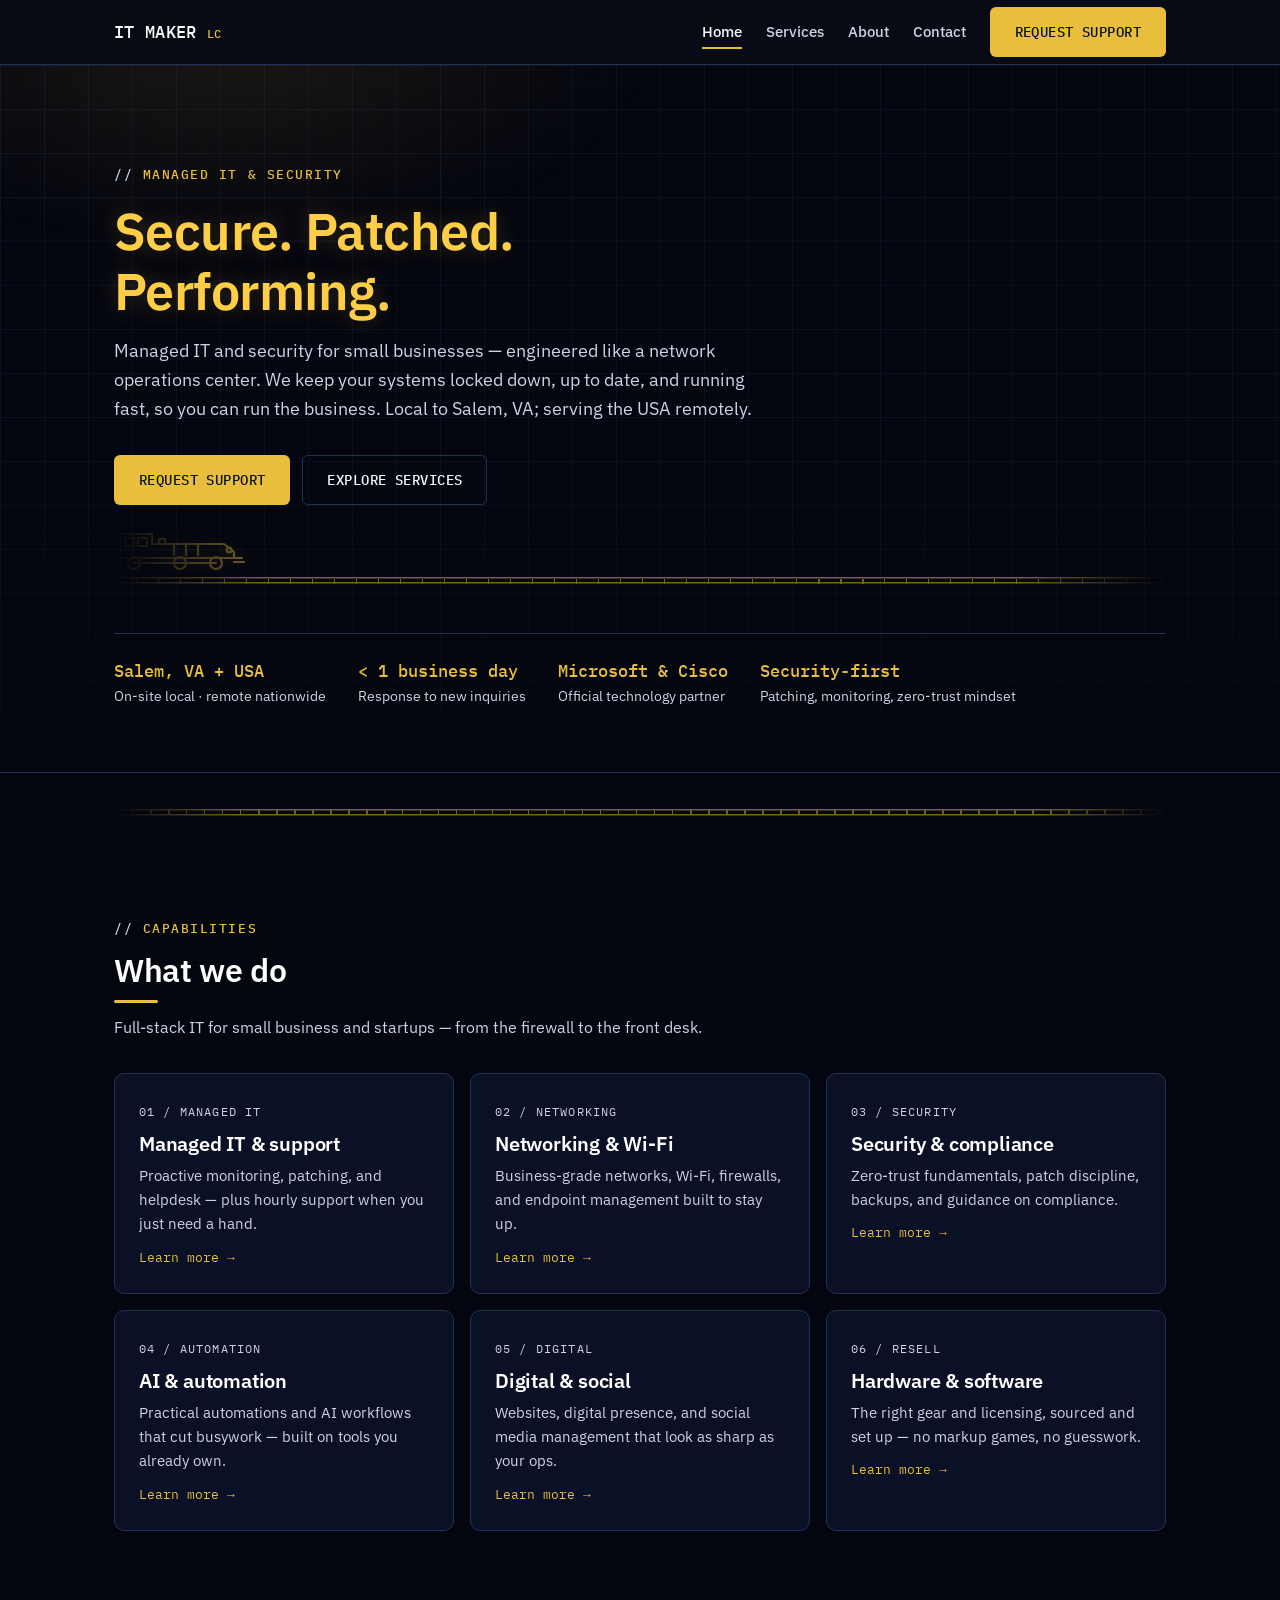
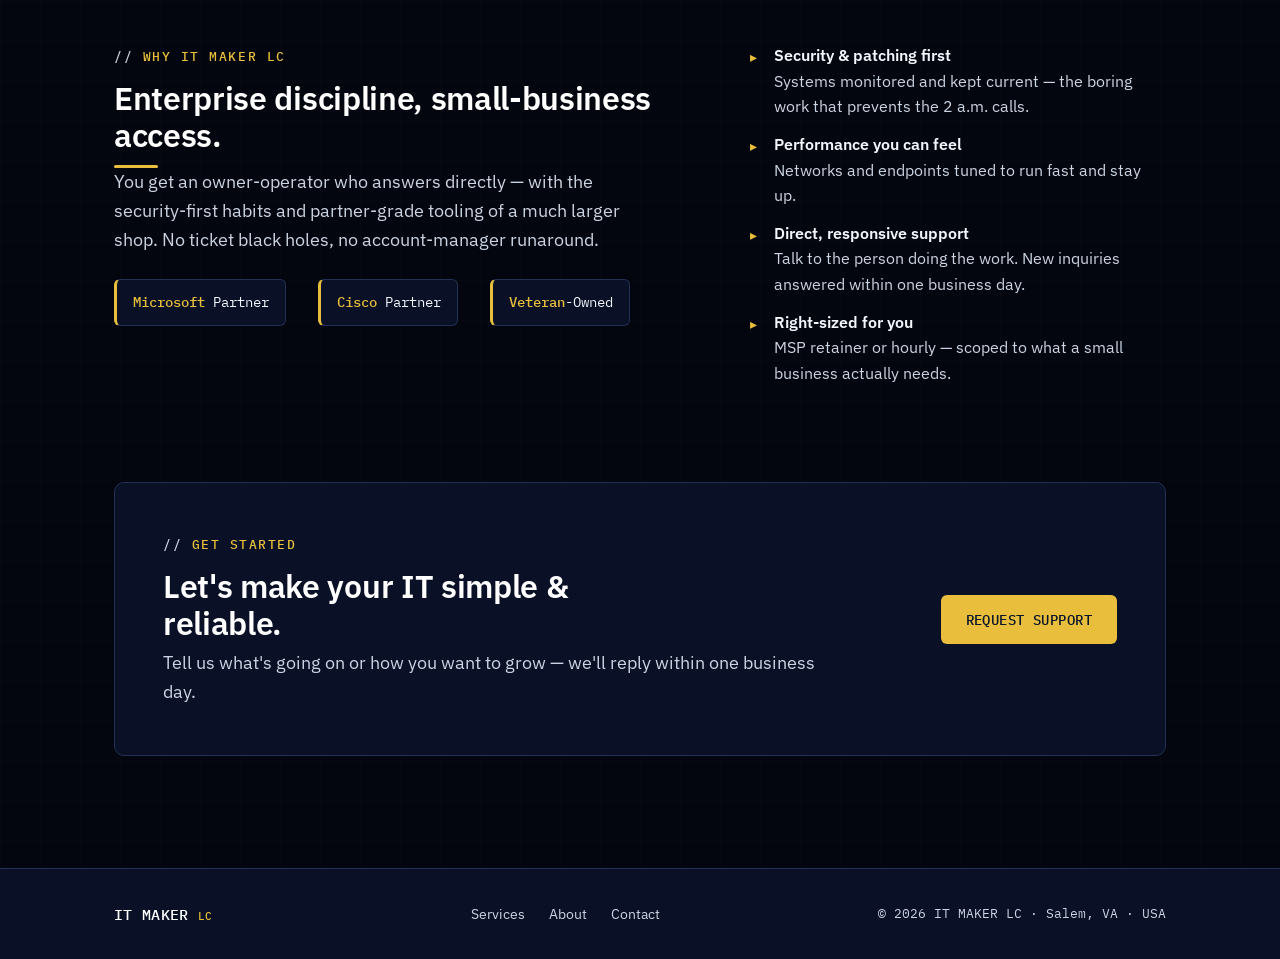
==== commit 09595ebf: "icons-animated-live" ====
--- a/index.html
+++ b/index.html
@@ -89,6 +89,23 @@
           <a class="btn btn-ghost" href="services.html">Explore services</a>
         </div>
 
+        <!-- Line-art locomotive rides a gold rail in the band between the CTAs and
+             the data strip. Decorative (aria-hidden); loop lives in styles.css. -->
+        <div class="hero-rail" aria-hidden="true">
+          <svg class="hero-train" viewBox="0 0 132 52" fill="none" stroke="currentColor"
+               stroke-width="2.2" stroke-linejoin="round" stroke-linecap="round">
+            <path d="M6 37 L6 13 L38 13 L38 23 L110 23 L120 31 L120 37" />
+            <path d="M4 37 L128 37" />
+            <rect x="11" y="17" width="9" height="8" /><rect x="24" y="17" width="9" height="8" />
+            <path d="M45 23 L45 18 L51 18 L51 23" />
+            <path d="M60 23 L60 34" /><path d="M72 23 L72 34" /><path d="M84 23 L84 34" />
+            <circle cx="115" cy="29" r="2.4" />
+            <path d="M120 41 L130 41" />
+            <circle cx="20" cy="42" r="6" /><circle cx="66" cy="42" r="6" /><circle cx="102" cy="42" r="6" />
+            <path d="M20 42 L102 42" />
+          </svg>
+        </div>
+
         <!-- Mono data strip: quick, scannable facts -->
         <div class="data-strip">
           <div class="stat"><b>Salem, VA + USA</b><span>On-site local · remote nationwide</span></div>
--- a/css/styles.css
+++ b/css/styles.css
@@ -161,7 +161,10 @@
   color: #FFFFFF; letter-spacing: 0.02em; white-space: nowrap;
 }
 .brand:hover { color: #FFFFFF; }
-.brand .brand-mark { color: var(--accent); }  /* gold accent on the mark */
+/* Gold "LC" suffix, set smaller than "IT MAKER" as a logotype treatment.
+   0.7em = 70% of the brand size; em keeps it proportional in header (1.05rem)
+   and footer (0.95rem). font-weight/baseline inherit so it sits on the line. */
+.brand .brand-mark { color: var(--accent); font-size: 0.7em; }
 
 .nav-links {
   display: flex; align-items: center; gap: var(--space-5); list-style: none;
@@ -331,25 +334,45 @@
   -webkit-mask-image: linear-gradient(180deg, #000 55%, transparent 100%);
           mask-image: linear-gradient(180deg, #000 55%, transparent 100%);
 }
-/* Animated cyber scan-line sweeping down the hero */
-.hero::after {
-  content: ""; position: absolute; left: 50%; top: 50%; z-index: 1; pointer-events: none;
-  width: 240%; height: 2px; transform-origin: center;
-  /* Marine scarlet fading to gold along the line's length */
-  background: linear-gradient(90deg, transparent, #C8102E 28%, var(--accent-bright) 72%, transparent);
-  /* dotted: punch the line into dots so it reads as a rail/telemetry trace */
-  -webkit-mask-image: repeating-linear-gradient(90deg, #000 0 3px, transparent 3px 9px);
-          mask-image: repeating-linear-gradient(90deg, #000 0 3px, transparent 3px 9px);
-  filter: drop-shadow(0 0 6px rgba(255,206,71,0.35));
-  animation: heroScan 6s linear infinite;
-}
-/* rotate() reads --scan-angle (JS randomizes it each pass, so the line crosses
-   from a new angle every sweep); translateY animates the pass across the hero. */
-@keyframes heroScan {
-  0%   { transform: translate(-50%,-50%) rotate(var(--scan-angle, 18deg)) translateY(-190%); opacity: 0; }
-  12%  { opacity: 0.9; }
-  88%  { opacity: 0.9; }
-  100% { transform: translate(-50%,-50%) rotate(var(--scan-angle, 18deg)) translateY(190%); opacity: 0; }
+/* ---------------------------------------------------------------------------
+   HERO TRAIN RAIL  (in-flow band between the CTA buttons and the data strip)
+   A line-art locomotive rides a faint gold rail that sits in its own band in
+   the hero's normal flow — placed in the markup BETWEEN .hero-actions and
+   .data-strip, so it always lands in that gap (never behind the stats text).
+   The band is container-width; the train is clipped to it and loops L→R.
+   --------------------------------------------------------------------------- */
+.hero-rail {
+  position: relative;                 /* was an absolute backdrop */
+  width: 100%; height: 64px;
+  margin-block: var(--space-4);       /* breathing room above/below the band */
+  overflow: hidden;                   /* clip the locomotive to the band */
+  pointer-events: none; opacity: 0.5;
+  /* The rail itself: two gold hairlines + evenly spaced "ties", painted as
+     layered backgrounds so no extra elements are needed. Track sits low in the
+     band; the train rides on top of it. */
+  background:
+    linear-gradient(var(--accent), var(--accent)) 0 56px / 100% 1.5px repeat-x,
+    linear-gradient(var(--accent), var(--accent)) 0 61px / 100% 1.5px repeat-x,
+    repeating-linear-gradient(90deg, var(--accent) 0 1.5px, transparent 1.5px 22px) 0 58px / 100% 5px repeat-x;
+  /* Fade the rail out at both edges so it doesn't hit the container walls hard. */
+  -webkit-mask-image: linear-gradient(90deg, transparent, #000 14%, #000 86%, transparent);
+          mask-image: linear-gradient(90deg, transparent, #000 14%, #000 86%, transparent);
+}
+/* The locomotive: line-art (stroke-only) SVG, colored via currentColor = gold.
+   Rides the rail and loops left → right. We animate `left` (relative to the
+   band's width) rather than translateX, so one pass = exactly one band-width. */
+.hero-train {
+  position: absolute; bottom: 12px; left: 0;
+  width: 132px; height: auto; color: var(--accent);
+  filter: drop-shadow(0 0 7px rgba(255,206,71,0.30));  /* soft headlight halo */
+  will-change: left;
+  animation: trainRun 26s linear infinite;
+}
+/* Enter off the left edge, exit off the right; the long pause offscreen keeps
+   the band calm between passes. */
+@keyframes trainRun {
+  0%   { left: -150px; }
+  100% { left: 100%; }
 }
 .hero .eyebrow { margin-bottom: var(--space-4); }
 .hero h1 { max-width: 16ch; }
@@ -452,6 +475,10 @@
   text-transform: uppercase; color: var(--accent); display: inline-block;
   margin-bottom: var(--space-3);
 }
+/* Topic icon above each service tag — squared track-frame badges: twin concentric
+   rails + ties (favicon-style, background-independent) around a fine straight-line
+   glyph. Sized modestly so they read as a label, not a hero graphic. */
+.svc-icon { width: 56px; height: 56px; margin-bottom: var(--space-3); display: block; }
 
 /* Simple callout panel (e.g. engagement model) */
 .callout {
@@ -484,5 +511,12 @@
     animation-duration: 0.01ms !important; animation-iteration-count: 1 !important;
     transition-duration: 0.01ms !important;
   }
-  .hero::after { display: none; }   /* hide the animated scan-line entirely */
-}
+  /* Motion-sensitive users: the global rule above freezes trainRun to a single
+     frame, which parks the locomotive mid-hero. Nudge it to a resting spot on
+     the rail (a little in from the left) so it looks intentional, not stalled.
+     The rail itself is static, so the scene still reads as "train on a track". */
+  .hero-train {
+    animation: none !important;
+    left: 8%;                 /* park a little in from the left, on the rail */
+  }
+}
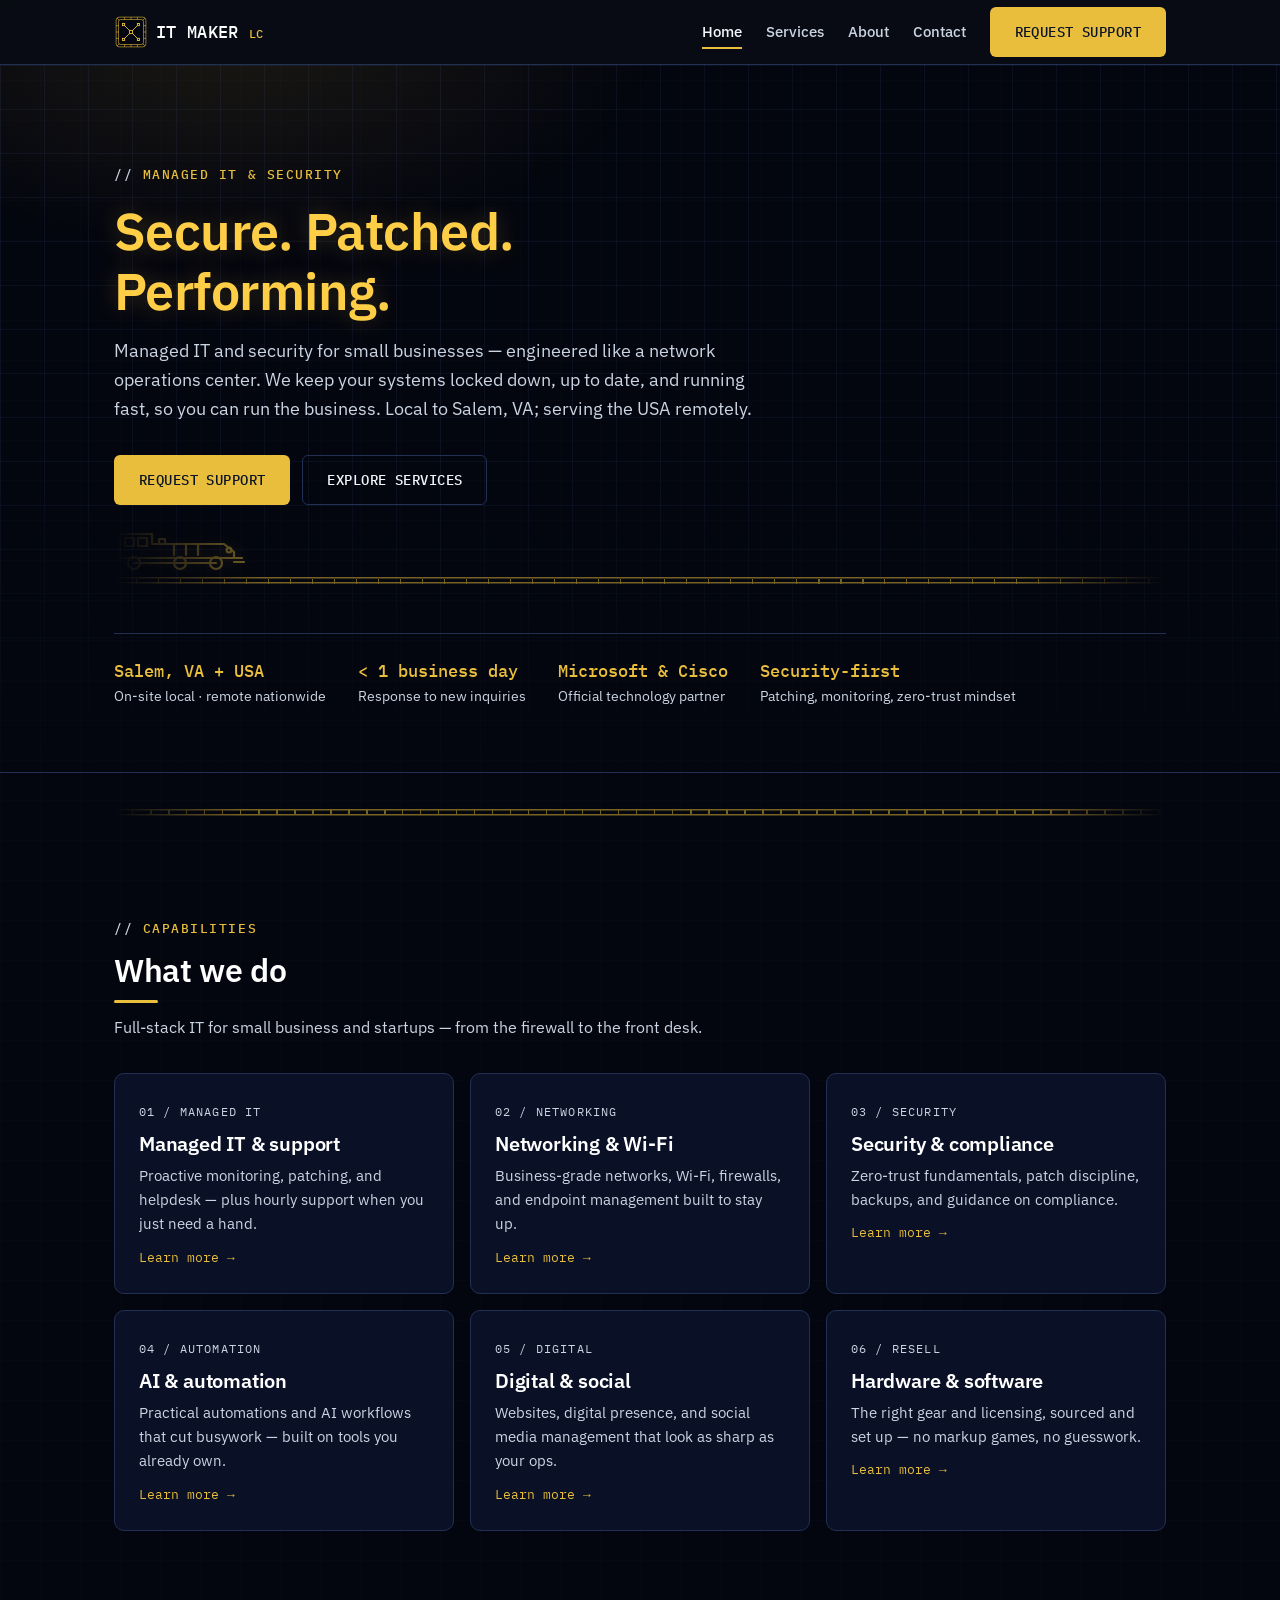
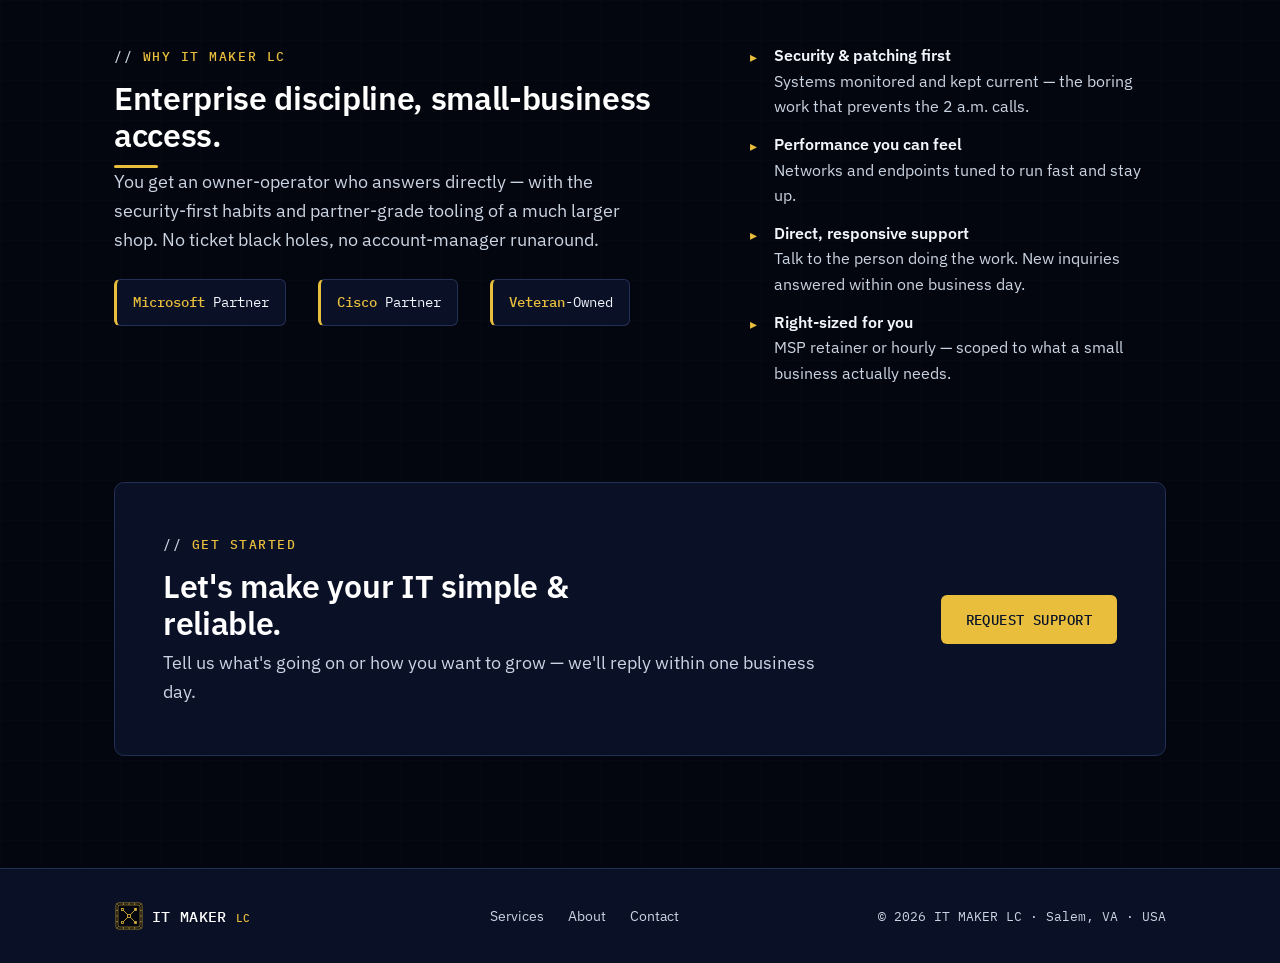
==== commit fc8baafc: "logo-updates-v2" ====
--- a/index.html
+++ b/index.html
@@ -54,7 +54,7 @@
        ========================================================================= -->
   <header class="site-header">
     <div class="container nav">
-      <a class="brand" href="index.html">IT&nbsp;MAKER&nbsp;<span class="brand-mark">LC</span></a>
+      <a class="brand" href="index.html"><img class="brand-logo" src="assets/logo-mark.svg" alt="" width="32" height="32" /><span class="brand-name">IT&nbsp;MAKER&nbsp;<span class="brand-mark">LC</span></span></a>
       <button class="nav-toggle" aria-label="Toggle navigation menu"
               aria-controls="nav-links" aria-expanded="false">
         <svg width="22" height="22" viewBox="0 0 24 24" fill="none" stroke="currentColor"
@@ -216,7 +216,7 @@
        ========================================================================= -->
   <footer class="site-footer">
     <div class="container footer-inner">
-      <a class="brand" href="index.html">IT&nbsp;MAKER&nbsp;<span class="brand-mark">LC</span></a>
+      <a class="brand" href="index.html"><img class="brand-logo" src="assets/logo-mark.svg" alt="" width="32" height="32" /><span class="brand-name">IT&nbsp;MAKER&nbsp;<span class="brand-mark">LC</span></span></a>
       <ul class="footer-links">
         <li><a href="services.html">Services</a></li>
         <li><a href="about.html">About</a></li>
--- a/css/styles.css
+++ b/css/styles.css
@@ -157,14 +157,26 @@
   min-height: 64px; gap: var(--space-4);
 }
 .brand {
+  display: inline-flex; align-items: center; gap: 0.5em;
   font-family: var(--font-mono); font-weight: 500; font-size: 1.05rem;
   color: #FFFFFF; letter-spacing: 0.02em; white-space: nowrap;
 }
 .brand:hover { color: #FFFFFF; }
+/* Square network-mesh mark sits left of the wordmark. Sized in em so it tracks
+   the brand font-size in both header (1.05rem) and footer (0.95rem). flex:none
+   stops it squashing when the nav gets tight. */
+.brand-logo { width: 2em; height: 2em; display: block; flex: none; }
+/* Keep the wordmark as ONE inline text run. Without this wrapper the flex
+   container would split "IT MAKER" and the LC span into separate flex items,
+   and align-items:center would vertically center LC instead of letting it
+   sit on the shared text baseline. */
+.brand-name { display: inline-block; }
 /* Gold "LC" suffix, set smaller than "IT MAKER" as a logotype treatment.
    0.7em = 70% of the brand size; em keeps it proportional in header (1.05rem)
-   and footer (0.95rem). font-weight/baseline inherit so it sits on the line. */
-.brand .brand-mark { color: var(--accent); font-size: 0.7em; }
+   and footer (0.95rem). vertical-align:baseline bottom-aligns the caps with
+   "IT MAKER" (no descenders => baseline == bottom) so LC sits flush at the
+   bottom everywhere the company name appears. */
+.brand .brand-mark { color: var(--accent); font-size: 0.7em; vertical-align: baseline; }
 
 .nav-links {
   display: flex; align-items: center; gap: var(--space-5); list-style: none;
